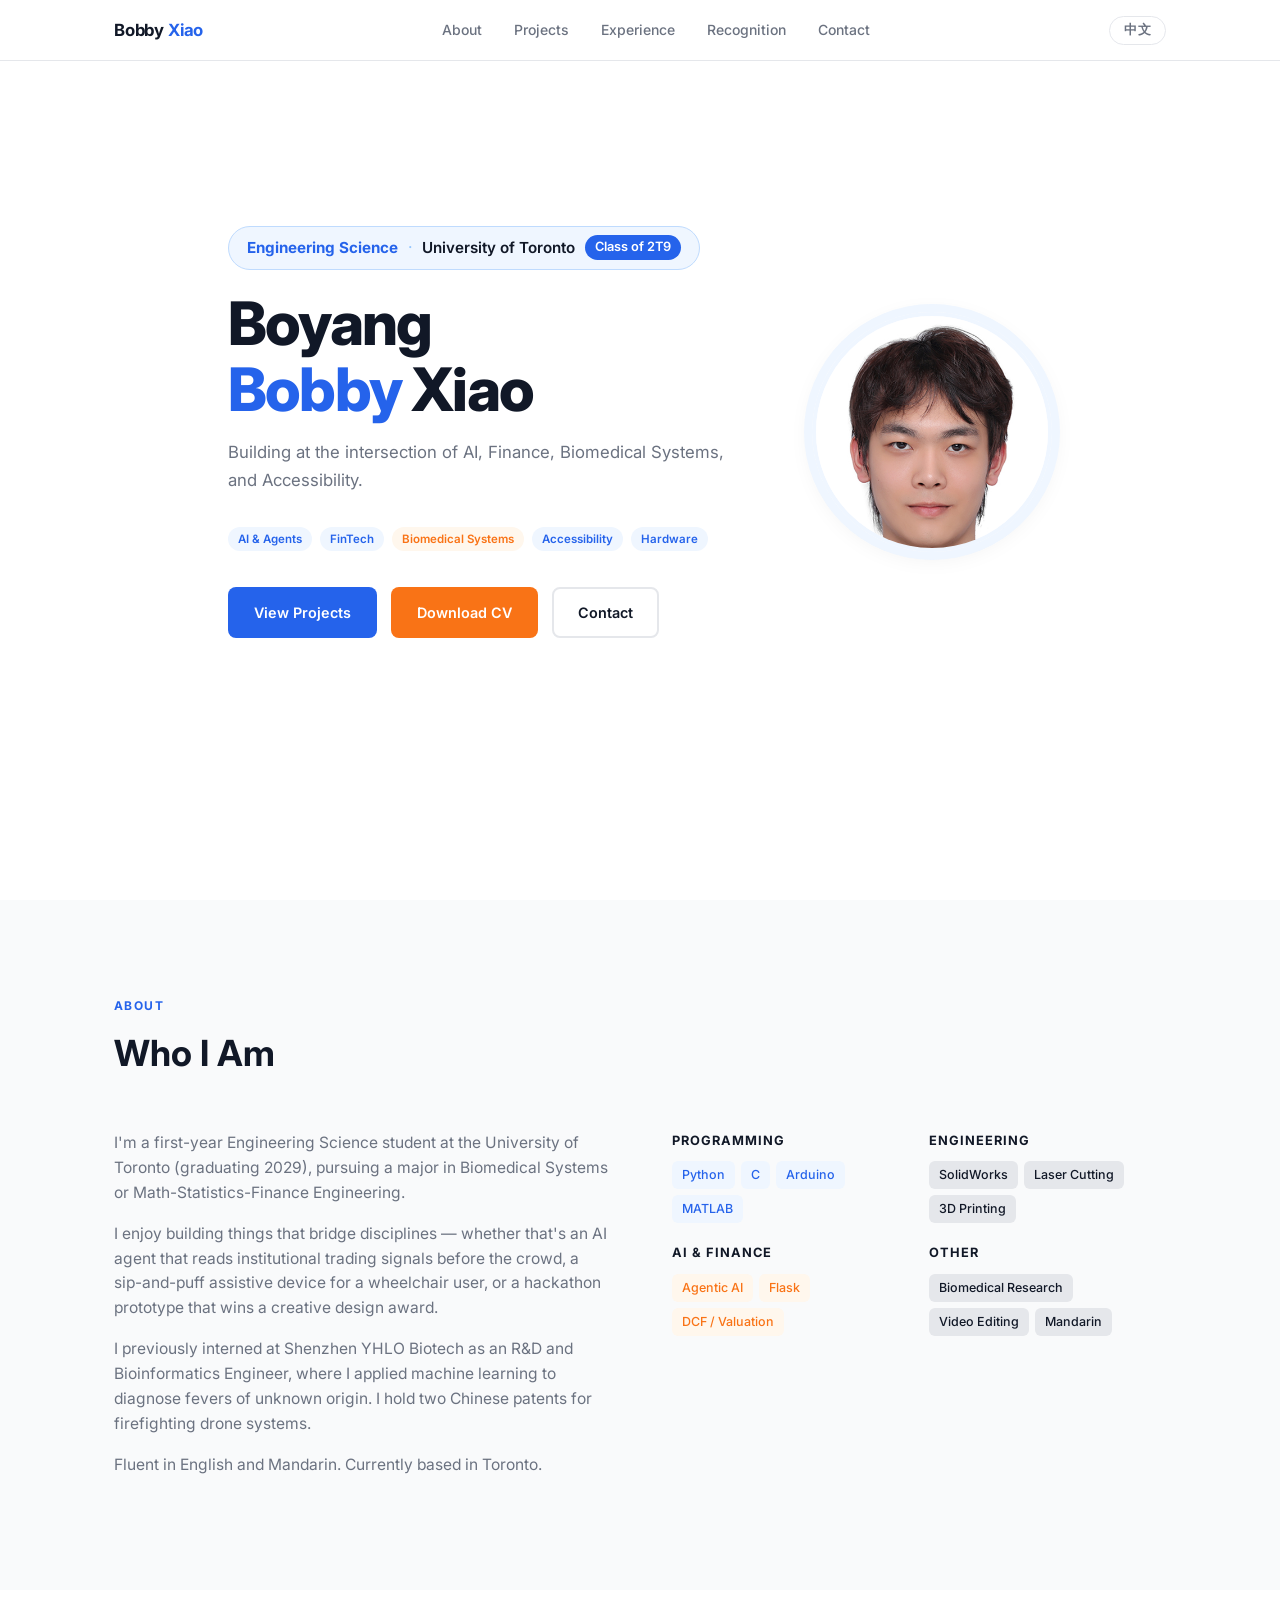
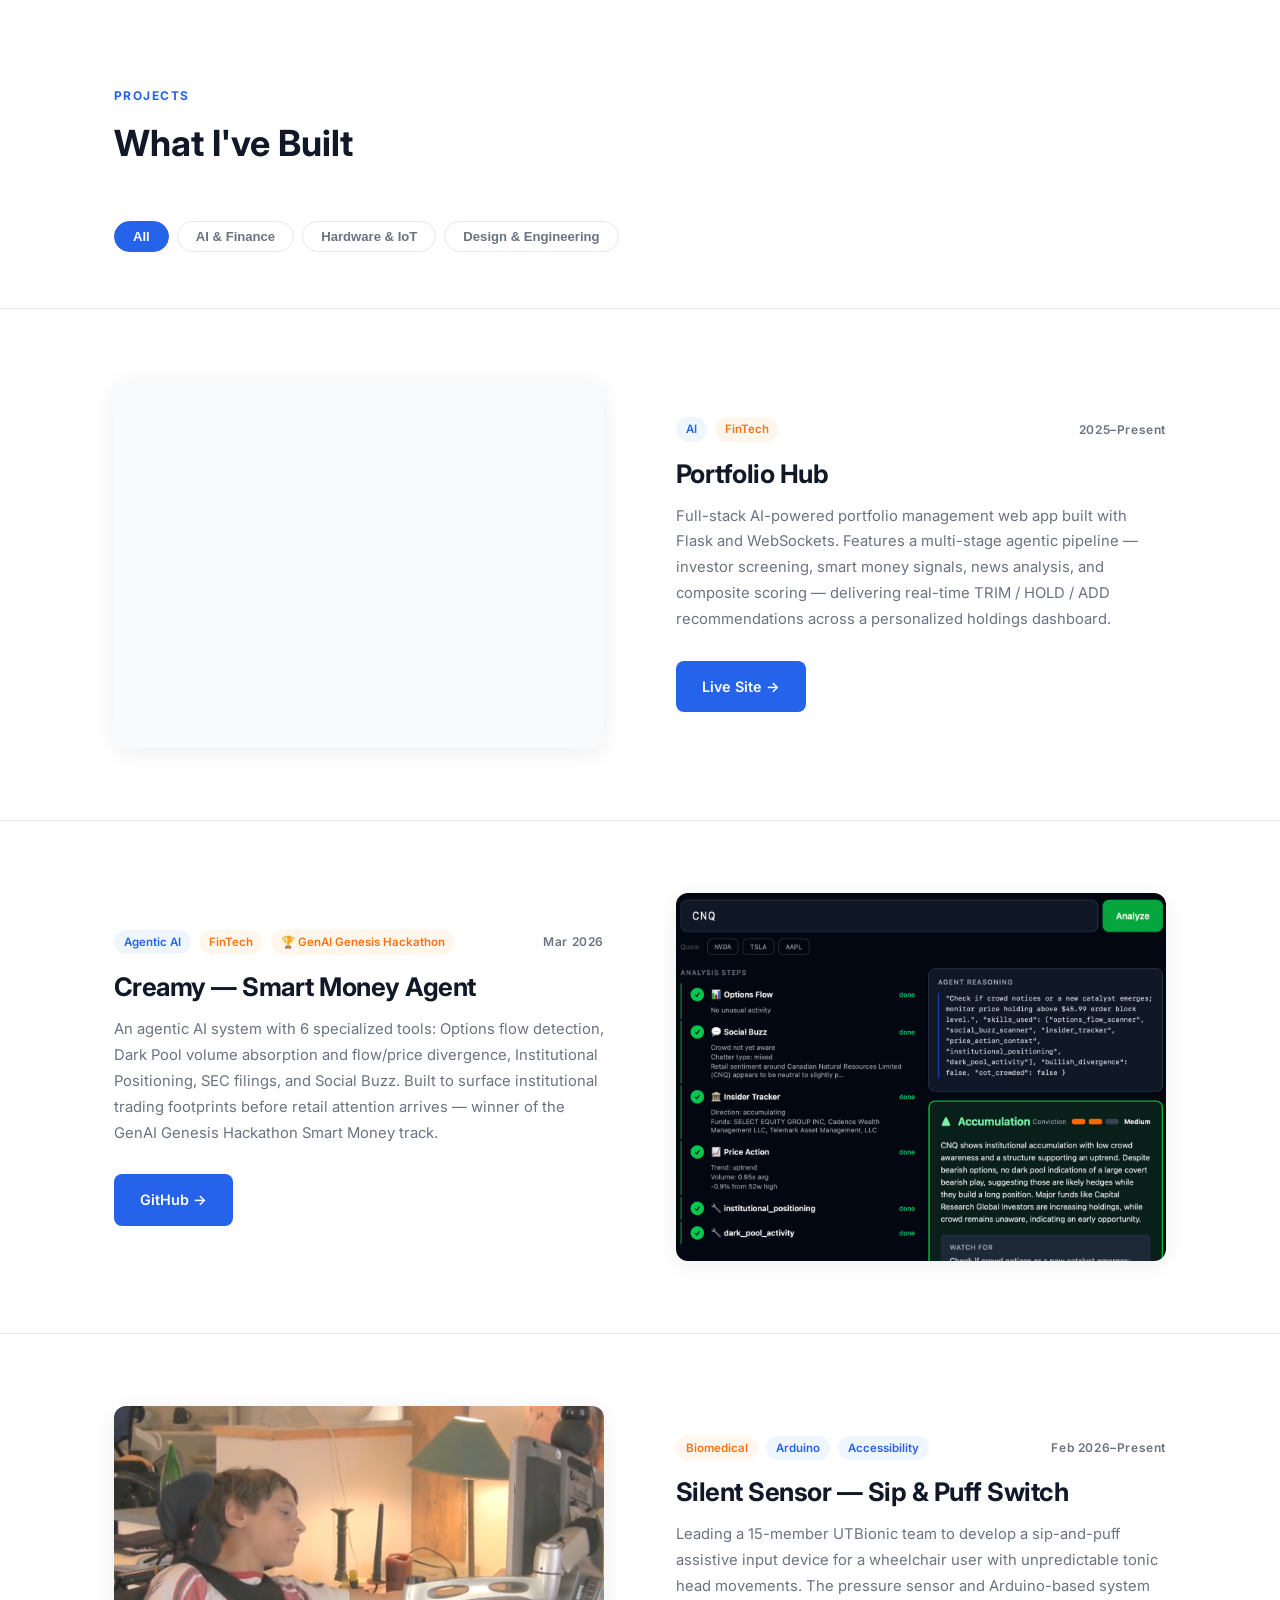
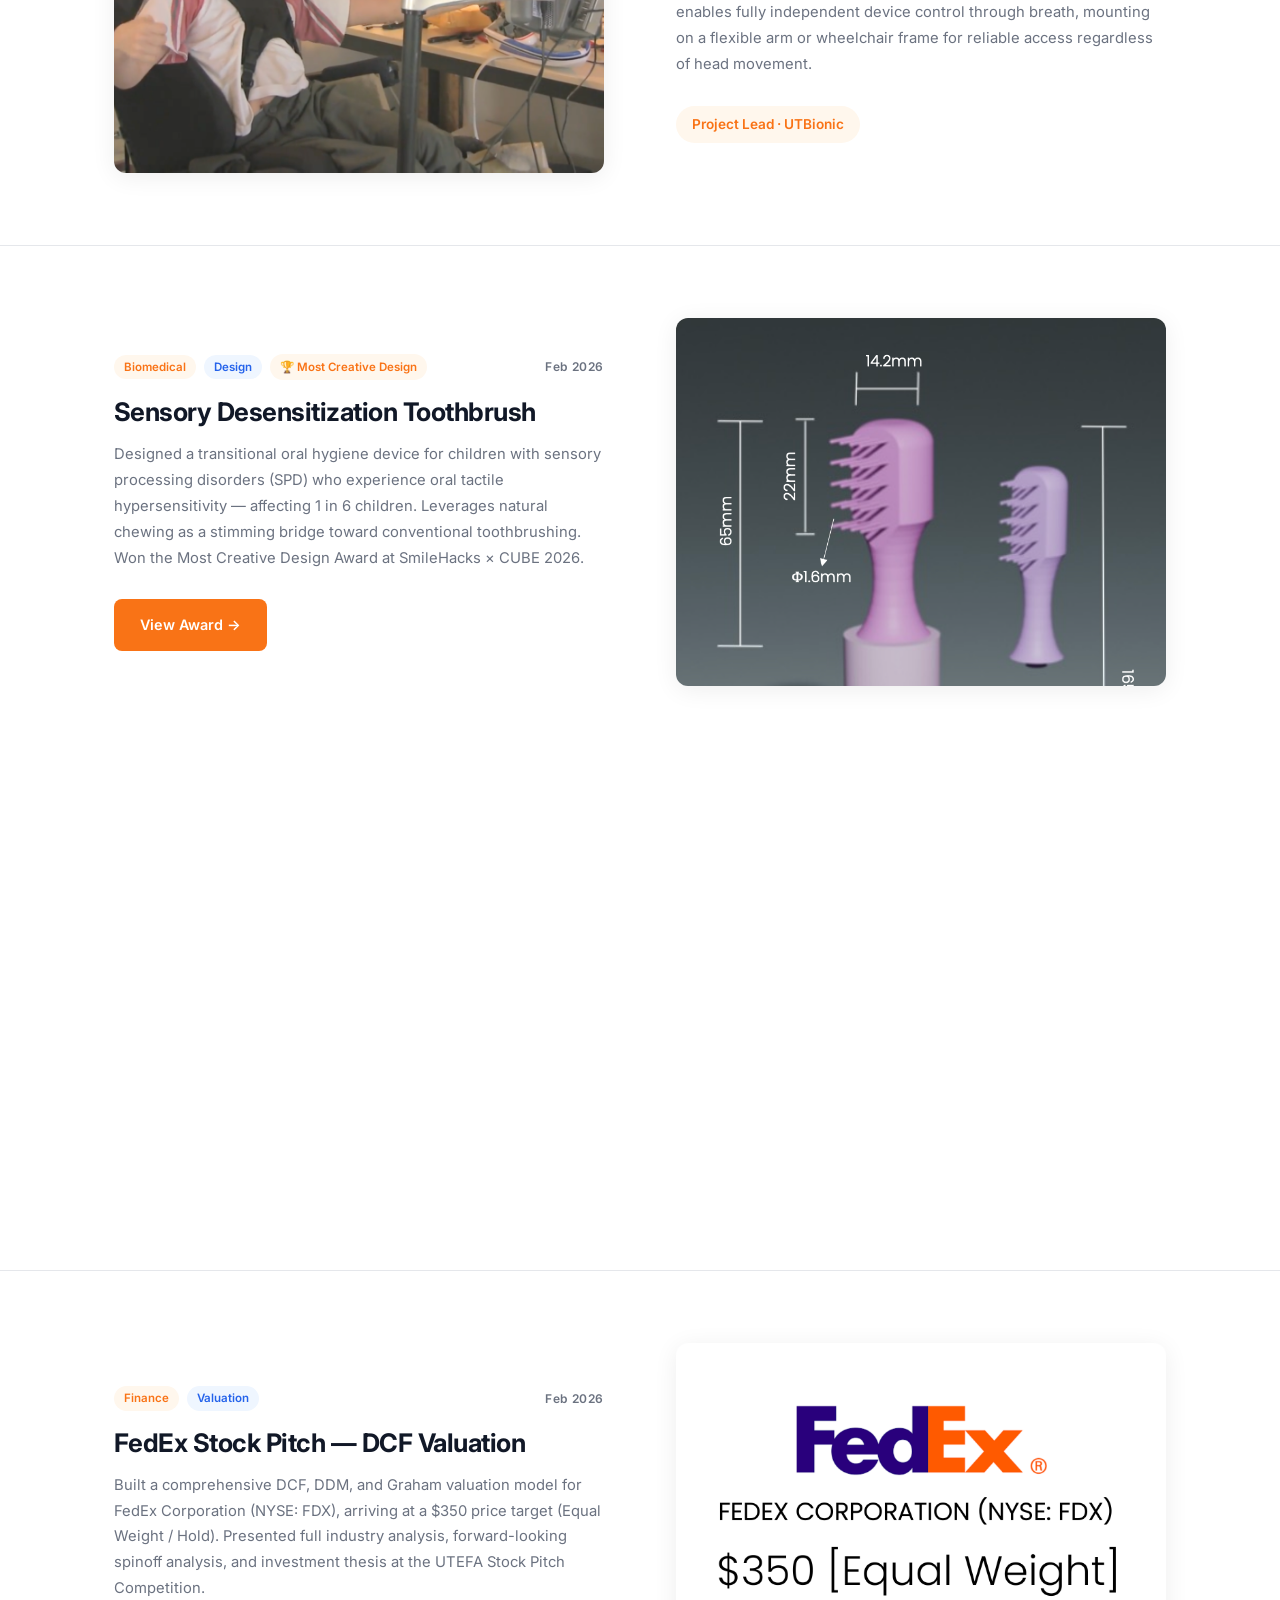
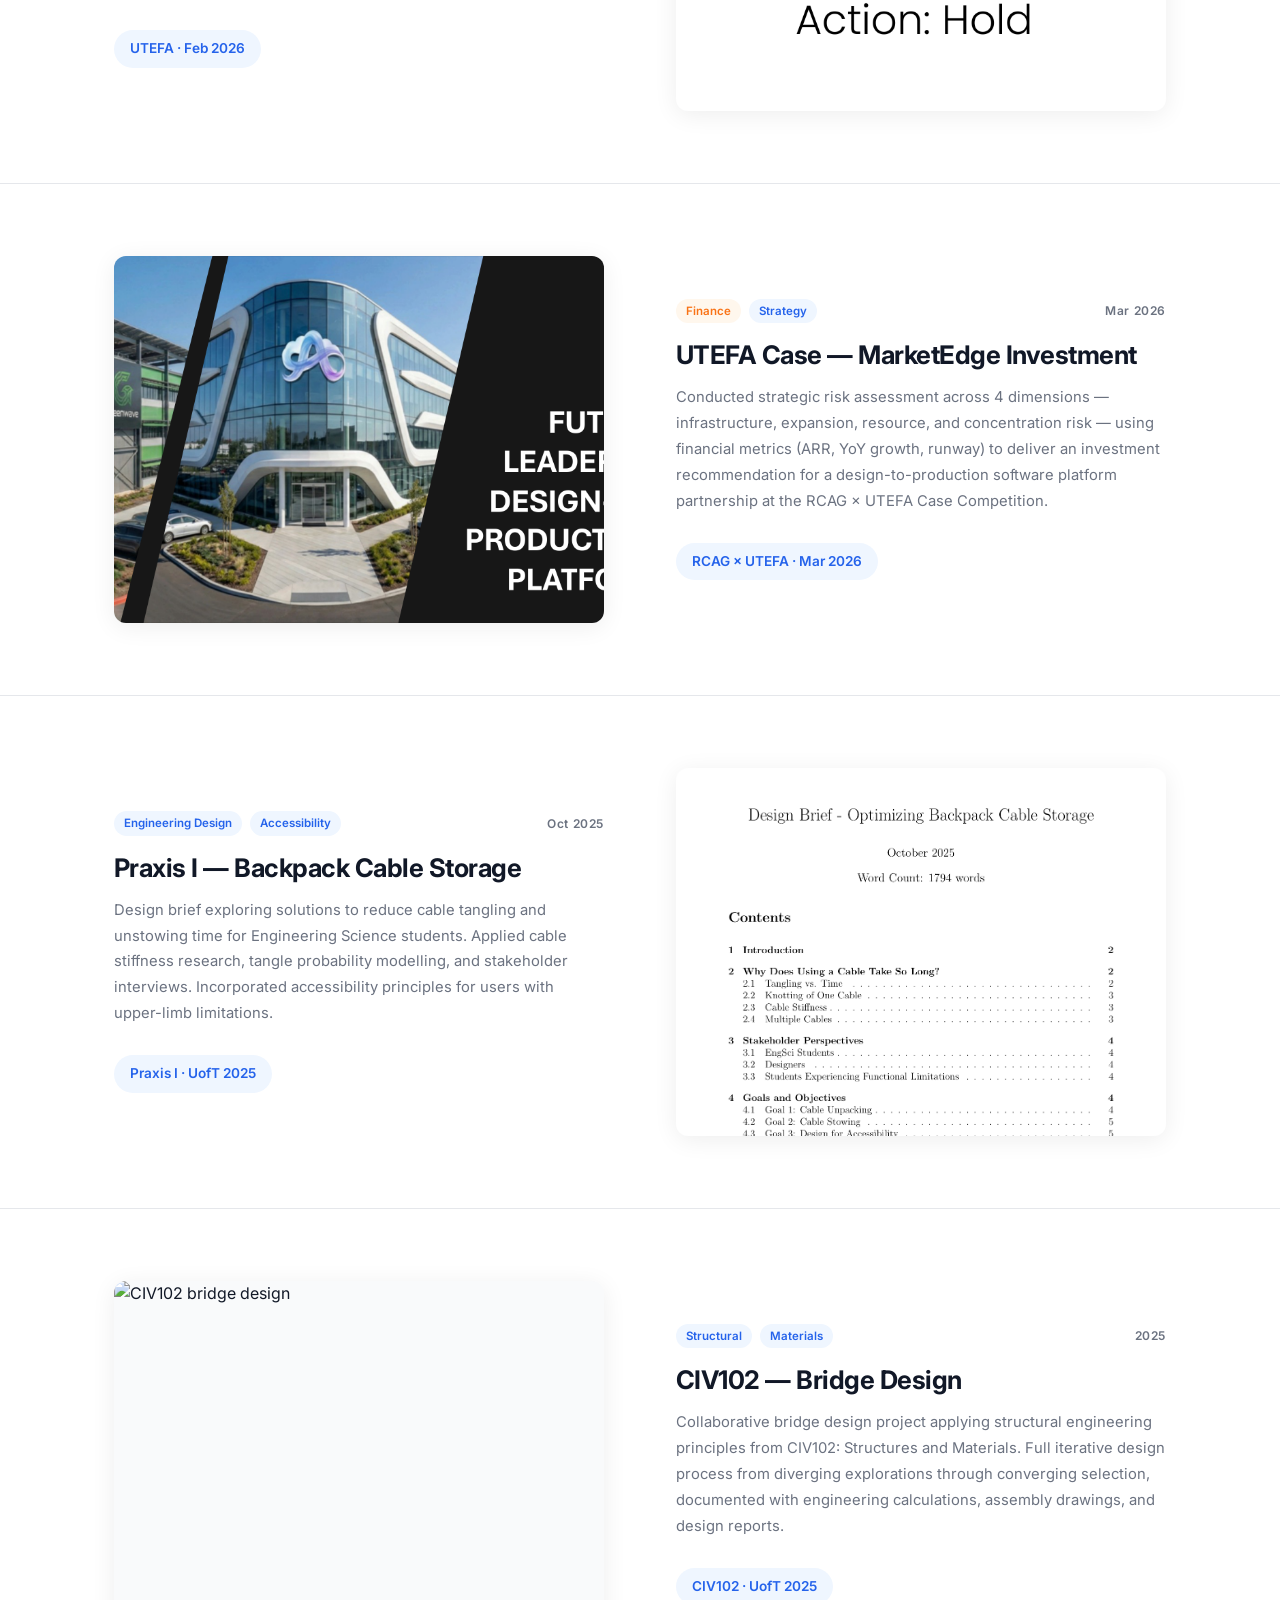
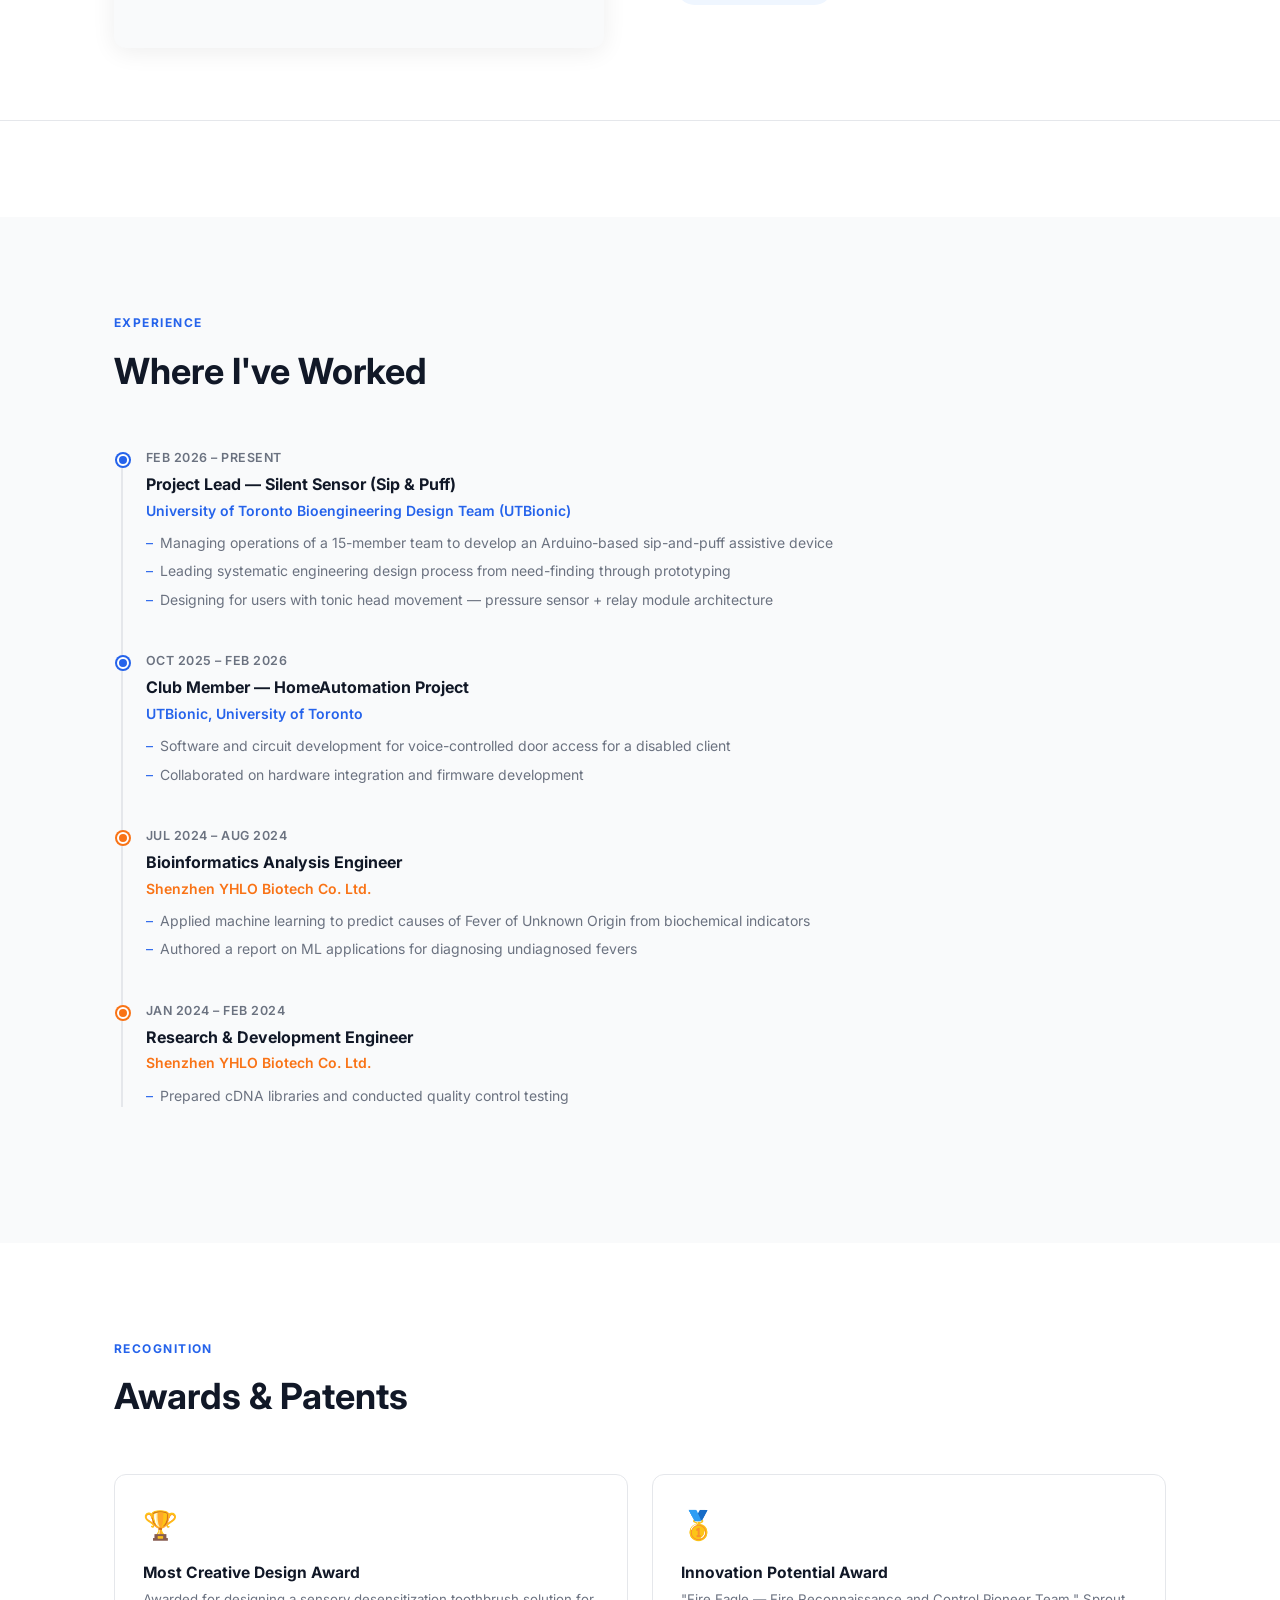
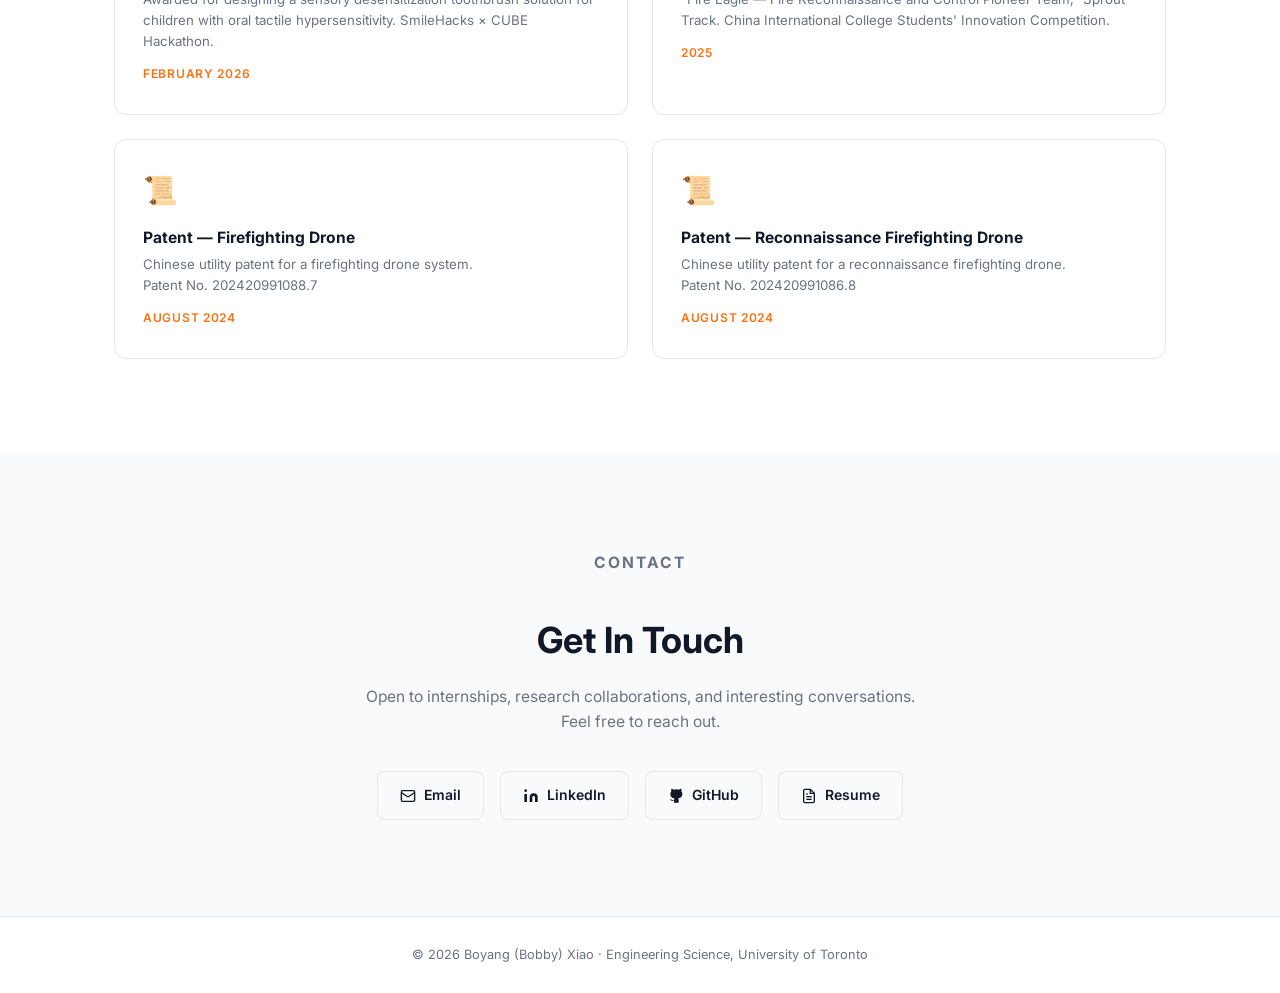
==== index.html @ 2d974523 "Initial portfolio website with EN/ZH language toggle" ====
<!DOCTYPE html>
<html lang="en">
<head>
  <meta charset="UTF-8" />
  <meta name="viewport" content="width=device-width, initial-scale=1.0" />
  <title>Bobby Xiao · Portfolio</title>
  <meta name="description" content="Boyang (Bobby) Xiao — Engineering Science student at UofT. AI, Finance, Biomedical Systems, Accessibility." />
  <link rel="preconnect" href="https://fonts.googleapis.com" />
  <link rel="preconnect" href="https://fonts.gstatic.com" crossorigin />
  <link href="https://fonts.googleapis.com/css2?family=Inter:wght@400;500;600;700;800&display=swap" rel="stylesheet" />
  <link rel="stylesheet" href="css/style.css" />
</head>
<body>

<!-- ===== NAV ===== -->
<nav>
  <div class="nav-inner">
    <a class="nav-logo" href="#hero">Bobby <span>Xiao</span></a>
    <ul class="nav-links">
      <li><a href="#about" data-i18n="nav-about">About</a></li>
      <li><a href="#projects" data-i18n="nav-projects">Projects</a></li>
      <li><a href="#experience" data-i18n="nav-experience">Experience</a></li>
      <li><a href="#recognition" data-i18n="nav-recognition">Recognition</a></li>
      <li><a href="#contact" data-i18n="nav-contact">Contact</a></li>
    </ul>
    <button class="lang-toggle" id="lang-toggle">中文</button>
  </div>
</nav>

<!-- ===== HERO ===== -->
<section id="hero" class="section">
  <div class="container">
    <div class="hero-inner">
      <div class="hero-text">
        <div class="hero-school">
          <span class="hero-school-major" data-i18n="hero-major">Engineering Science</span>
          <span class="hero-school-sep">·</span>
          <span class="hero-school-uni" data-i18n="hero-uni">University of Toronto</span>
          <span class="hero-school-year" data-i18n="hero-year">Class of 2T9</span>
        </div>
        <h1>Boyang<br/><span class="accent">Bobby</span> Xiao</h1>
        <p class="hero-sub" data-i18n="hero-sub">
          Building at the intersection of AI, Finance, Biomedical Systems, and Accessibility.
        </p>
        <div class="hero-tags">
          <span class="tag" data-i18n="tag-ai">AI & Agents</span>
          <span class="tag" data-i18n="tag-fintech">FinTech</span>
          <span class="tag orange" data-i18n="tag-biomedical">Biomedical Systems</span>
          <span class="tag" data-i18n="tag-accessibility">Accessibility</span>
          <span class="tag" data-i18n="tag-hardware">Hardware</span>
        </div>
        <div class="hero-cta">
          <a class="btn btn-primary" href="#projects" data-i18n="btn-view-projects">View Projects</a>
          <a class="btn btn-orange" href="assets/Bobby_Xiao_CV.pdf" target="_blank" data-i18n="btn-download-cv">Download CV</a>
          <a class="btn btn-secondary" href="#contact" data-i18n="btn-contact">Contact</a>
        </div>
      </div>
      <img class="hero-photo" src="assets/photo.jpg" alt="Bobby Xiao" />
    </div>
  </div>
</section>

<!-- ===== ABOUT ===== -->
<section id="about" class="section section-alt">
  <div class="container">
    <p class="section-label fade-up" data-i18n="about-label">About</p>
    <h2 class="section-title fade-up" data-i18n="about-title">Who I Am</h2>
    <div class="about-grid">
      <div class="about-text fade-up">
        <p data-i18n="about-p1">
          I'm a first-year Engineering Science student at the University of Toronto (graduating 2029),
          pursuing a major in Biomedical Systems or Math-Statistics-Finance Engineering.
        </p>
        <p data-i18n="about-p2">
          I enjoy building things that bridge disciplines — whether that's an AI agent that reads institutional
          trading signals before the crowd, a sip-and-puff assistive device for a wheelchair user, or a
          hackathon prototype that wins a creative design award.
        </p>
        <p data-i18n="about-p3">
          I previously interned at Shenzhen YHLO Biotech as an R&D and Bioinformatics Engineer, where I applied
          machine learning to diagnose fevers of unknown origin. I hold two Chinese patents for firefighting drone systems.
        </p>
        <p data-i18n="about-p4">
          Fluent in English and Mandarin. Currently based in Toronto.
        </p>
      </div>
      <div class="skills-grid fade-up">
        <div class="skill-group">
          <h4 data-i18n="skill-prog">Programming</h4>
          <div class="skill-chips">
            <span class="chip blue">Python</span>
            <span class="chip blue">C</span>
            <span class="chip blue">Arduino</span>
            <span class="chip blue">MATLAB</span>
          </div>
        </div>
        <div class="skill-group">
          <h4 data-i18n="skill-eng">Engineering</h4>
          <div class="skill-chips">
            <span class="chip">SolidWorks</span>
            <span class="chip">Laser Cutting</span>
            <span class="chip">3D Printing</span>
          </div>
        </div>
        <div class="skill-group">
          <h4 data-i18n="skill-ai">AI & Finance</h4>
          <div class="skill-chips">
            <span class="chip orange">Agentic AI</span>
            <span class="chip orange">Flask</span>
            <span class="chip orange">DCF / Valuation</span>
          </div>
        </div>
        <div class="skill-group">
          <h4 data-i18n="skill-other">Other</h4>
          <div class="skill-chips">
            <span class="chip">Biomedical Research</span>
            <span class="chip">Video Editing</span>
            <span class="chip">Mandarin</span>
          </div>
        </div>
      </div>
    </div>
  </div>
</section>

<!-- ===== PROJECTS ===== -->
<section id="projects" class="section">
  <div class="container">
    <p class="section-label fade-up" data-i18n="proj-label">Projects</p>
    <h2 class="section-title fade-up" data-i18n="proj-title">What I've Built</h2>

    <div class="filter-bar fade-up">
      <button class="filter-btn active" data-filter="all" data-i18n="filter-all">All</button>
      <button class="filter-btn" data-filter="ai-finance" data-i18n="filter-ai">AI & Finance</button>
      <button class="filter-btn" data-filter="hardware" data-i18n="filter-hw">Hardware & IoT</button>
      <button class="filter-btn" data-filter="design" data-i18n="filter-design">Design & Engineering</button>
    </div>
  </div>

  <!-- 1. Portfolio Hub -->
  <div class="project-row fade-up" data-category="ai-finance">
    <div class="container">
      <div class="project-row-inner">
        <div class="project-row-img">
          <div class="proj-img-wrap proj-iframe-wrap">
            <iframe
              src="https://portfolio-hub.net"
              title="Portfolio Hub live site"
              scrolling="yes"
              loading="lazy"
            ></iframe>
          </div>
        </div>
        <div class="project-row-text">
          <div class="proj-meta">
            <span class="tag">AI</span>
            <span class="tag orange">FinTech</span>
            <span class="proj-year">2025–Present</span>
          </div>
          <h3 data-i18n="p1-title">Portfolio Hub</h3>
          <p data-i18n="p1-desc">Full-stack AI-powered portfolio management web app built with Flask and WebSockets. Features a multi-stage agentic pipeline — investor screening, smart money signals, news analysis, and composite scoring — delivering real-time TRIM / HOLD / ADD recommendations across a personalized holdings dashboard.</p>
          <div class="proj-links">
            <a class="btn btn-primary" href="https://portfolio-hub.net" target="_blank" data-i18n="p1-btn">Live Site →</a>
          </div>
        </div>
      </div>
    </div>
  </div>

  <!-- 2. Creamy Smart Money -->
  <div class="project-row project-row-alt fade-up" data-category="ai-finance">
    <div class="container">
      <div class="project-row-inner">
        <div class="project-row-img">
          <div class="proj-img-wrap">
            <img src="assets/smart_money.png" alt="Smart Money Agent deck" />
          </div>
        </div>
        <div class="project-row-text">
          <div class="proj-meta">
            <span class="tag">Agentic AI</span>
            <span class="tag orange">FinTech</span>
            <span class="award-badge">🏆 GenAI Genesis Hackathon</span>
            <span class="proj-year" data-i18n="p2-year">Mar 2026</span>
          </div>
          <h3 data-i18n="p2-title">Creamy — Smart Money Agent</h3>
          <p data-i18n="p2-desc">An agentic AI system with 6 specialized tools: Options flow detection, Dark Pool volume absorption and flow/price divergence, Institutional Positioning, SEC filings, and Social Buzz. Built to surface institutional trading footprints before retail attention arrives — winner of the GenAI Genesis Hackathon Smart Money track.</p>
          <div class="proj-links">
            <a class="btn btn-primary" href="https://github.com/xxyi3924-max/Creamy-Smart_Money_Track_Agent" target="_blank" data-i18n="p2-btn">GitHub →</a>
          </div>
        </div>
      </div>
    </div>
  </div>

  <!-- 3. Silent Sensor -->
  <div class="project-row fade-up" data-category="hardware">
    <div class="container">
      <div class="project-row-inner">
        <div class="project-row-img">
          <div class="proj-img-wrap">
            <img src="assets/silent.png" alt="Silent Sensor research" />
          </div>
        </div>
        <div class="project-row-text">
          <div class="proj-meta">
            <span class="tag orange">Biomedical</span>
            <span class="tag">Arduino</span>
            <span class="tag">Accessibility</span>
            <span class="proj-year" data-i18n="p3-year">Feb 2026–Present</span>
          </div>
          <h3 data-i18n="p3-title">Silent Sensor — Sip & Puff Switch</h3>
          <p data-i18n="p3-desc">Leading a 15-member UTBionic team to develop a sip-and-puff assistive input device for a wheelchair user with unpredictable tonic head movements. The pressure sensor and Arduino-based system enables fully independent device control through breath, mounting on a flexible arm or wheelchair frame for reliable access regardless of head movement.</p>
          <div class="proj-links">
            <span class="tag orange" style="padding:8px 16px;font-size:0.85rem;" data-i18n="p3-tag">Project Lead · UTBionic</span>
          </div>
        </div>
      </div>
    </div>
  </div>

  <!-- 4. Smile Hackathon -->
  <div class="project-row project-row-alt fade-up" data-category="design">
    <div class="container">
      <div class="project-row-inner">
        <div class="project-row-img">
          <div class="proj-img-wrap">
            <img src="assets/smile.png" alt="Smile Hackathon presentation" />
          </div>
        </div>
        <div class="project-row-text">
          <div class="proj-meta">
            <span class="tag orange">Biomedical</span>
            <span class="tag">Design</span>
            <span class="award-badge">🏆 Most Creative Design</span>
            <span class="proj-year" data-i18n="p4-year">Feb 2026</span>
          </div>
          <h3 data-i18n="p4-title">Sensory Desensitization Toothbrush</h3>
          <p data-i18n="p4-desc">Designed a transitional oral hygiene device for children with sensory processing disorders (SPD) who experience oral tactile hypersensitivity — affecting 1 in 6 children. Leverages natural chewing as a stimming bridge toward conventional toothbrushing. Won the Most Creative Design Award at SmileHacks × CUBE 2026.</p>
          <div class="proj-links">
            <a class="btn btn-orange" href="#recognition" data-i18n="p4-btn">View Award →</a>
          </div>
        </div>
      </div>
    </div>
  </div>

  <!-- 5. Home Automation -->
  <div class="project-row fade-up" data-category="hardware">
    <div class="container">
      <div class="project-row-inner">
        <div class="project-row-img">
          <div class="proj-img-wrap">
            <img src="assets/homeauto.png" alt="HomeAutomation circuit" />
          </div>
        </div>
        <div class="project-row-text">
          <div class="proj-meta">
            <span class="tag">IoT</span>
            <span class="tag">Arduino / ESP32</span>
            <span class="proj-year" data-i18n="p5-year">Oct 2025</span>
          </div>
          <h3 data-i18n="p5-title">HomeAutomation — Voice Door Control</h3>
          <p data-i18n="p5-desc">IoT project enabling a disabled client to open their front door using voice commands. Developed software and circuits integrating an ESP32 microcontroller, motor driver, and linear actuator, with GPIO-controlled relay logic for door mechanism actuation.</p>
          <div class="proj-links">
            <span class="tag" style="padding:8px 16px;font-size:0.85rem;" data-i18n="p5-tag">Team Member · UTBionic</span>
          </div>
        </div>
      </div>
    </div>
  </div>

  <!-- 6. UTEFA Stock Pitch -->
  <div class="project-row project-row-alt fade-up" data-category="ai-finance">
    <div class="container">
      <div class="project-row-inner">
        <div class="project-row-img">
          <div class="proj-img-wrap">
            <img src="assets/stock_pitch.png" alt="FedEx stock pitch" />
          </div>
        </div>
        <div class="project-row-text">
          <div class="proj-meta">
            <span class="tag orange">Finance</span>
            <span class="tag">Valuation</span>
            <span class="proj-year" data-i18n="p6-year">Feb 2026</span>
          </div>
          <h3 data-i18n="p6-title">FedEx Stock Pitch — DCF Valuation</h3>
          <p data-i18n="p6-desc">Built a comprehensive DCF, DDM, and Graham valuation model for FedEx Corporation (NYSE: FDX), arriving at a $350 price target (Equal Weight / Hold). Presented full industry analysis, forward-looking spinoff analysis, and investment thesis at the UTEFA Stock Pitch Competition.</p>
          <div class="proj-links">
            <span class="tag" style="padding:8px 16px;font-size:0.85rem;" data-i18n="p6-tag">UTEFA · Feb 2026</span>
          </div>
        </div>
      </div>
    </div>
  </div>

  <!-- 7. UTEFA Case -->
  <div class="project-row fade-up" data-category="ai-finance">
    <div class="container">
      <div class="project-row-inner">
        <div class="project-row-img">
          <div class="proj-img-wrap">
            <img src="assets/case_comp.png" alt="UTEFA case competition" />
          </div>
        </div>
        <div class="project-row-text">
          <div class="proj-meta">
            <span class="tag orange">Finance</span>
            <span class="tag">Strategy</span>
            <span class="proj-year" data-i18n="p7-year">Mar 2026</span>
          </div>
          <h3 data-i18n="p7-title">UTEFA Case — MarketEdge Investment</h3>
          <p data-i18n="p7-desc">Conducted strategic risk assessment across 4 dimensions — infrastructure, expansion, resource, and concentration risk — using financial metrics (ARR, YoY growth, runway) to deliver an investment recommendation for a design-to-production software platform partnership at the RCAG × UTEFA Case Competition.</p>
          <div class="proj-links">
            <span class="tag" style="padding:8px 16px;font-size:0.85rem;" data-i18n="p7-tag">RCAG × UTEFA · Mar 2026</span>
          </div>
        </div>
      </div>
    </div>
  </div>

  <!-- 8. Praxis I -->
  <div class="project-row project-row-alt fade-up" data-category="design">
    <div class="container">
      <div class="project-row-inner">
        <div class="project-row-img">
          <div class="proj-img-wrap">
            <img src="assets/praxis1.png" alt="Praxis I design brief" />
          </div>
        </div>
        <div class="project-row-text">
          <div class="proj-meta">
            <span class="tag">Engineering Design</span>
            <span class="tag">Accessibility</span>
            <span class="proj-year" data-i18n="p8-year">Oct 2025</span>
          </div>
          <h3 data-i18n="p8-title">Praxis I — Backpack Cable Storage</h3>
          <p data-i18n="p8-desc">Design brief exploring solutions to reduce cable tangling and unstowing time for Engineering Science students. Applied cable stiffness research, tangle probability modelling, and stakeholder interviews. Incorporated accessibility principles for users with upper-limb limitations.</p>
          <div class="proj-links">
            <span class="tag" style="padding:8px 16px;font-size:0.85rem;" data-i18n="p8-tag">Praxis I · UofT 2025</span>
          </div>
        </div>
      </div>
    </div>
  </div>

  <!-- 9. Praxis II / Bridge -->
  <div class="project-row fade-up" data-category="design">
    <div class="container">
      <div class="project-row-inner">
        <div class="project-row-img">
          <div class="proj-img-wrap">
            <img src="assets/bridge_photo.jpg" alt="CIV102 bridge design" />
          </div>
        </div>
        <div class="project-row-text">
          <div class="proj-meta">
            <span class="tag">Structural</span>
            <span class="tag">Materials</span>
            <span class="proj-year" data-i18n="p9-year">2025</span>
          </div>
          <h3 data-i18n="p9-title">CIV102 — Bridge Design</h3>
          <p data-i18n="p9-desc">Collaborative bridge design project applying structural engineering principles from CIV102: Structures and Materials. Full iterative design process from diverging explorations through converging selection, documented with engineering calculations, assembly drawings, and design reports.</p>
          <div class="proj-links">
            <span class="tag" style="padding:8px 16px;font-size:0.85rem;" data-i18n="p9-tag">CIV102 · UofT 2025</span>
          </div>
        </div>
      </div>
    </div>
  </div>

</section>

<!-- ===== EXPERIENCE ===== -->
<section id="experience" class="section section-alt">
  <div class="container">
    <p class="section-label fade-up" data-i18n="exp-label">Experience</p>
    <h2 class="section-title fade-up" data-i18n="exp-title">Where I've Worked</h2>
    <div class="timeline">

      <div class="timeline-item fade-up">
        <p class="timeline-date" data-i18n="exp1-date">FEB 2026 – PRESENT</p>
        <h3 data-i18n="exp1-title">Project Lead — Silent Sensor (Sip & Puff)</h3>
        <p class="org" data-i18n="exp1-org">University of Toronto Bioengineering Design Team (UTBionic)</p>
        <ul>
          <li data-i18n="exp1-li1">Managing operations of a 15-member team to develop an Arduino-based sip-and-puff assistive device</li>
          <li data-i18n="exp1-li2">Leading systematic engineering design process from need-finding through prototyping</li>
          <li data-i18n="exp1-li3">Designing for users with tonic head movement — pressure sensor + relay module architecture</li>
        </ul>
      </div>

      <div class="timeline-item fade-up">
        <p class="timeline-date" data-i18n="exp2-date">OCT 2025 – FEB 2026</p>
        <h3 data-i18n="exp2-title">Club Member — HomeAutomation Project</h3>
        <p class="org" data-i18n="exp2-org">UTBionic, University of Toronto</p>
        <ul>
          <li data-i18n="exp2-li1">Software and circuit development for voice-controlled door access for a disabled client</li>
          <li data-i18n="exp2-li2">Collaborated on hardware integration and firmware development</li>
        </ul>
      </div>

      <div class="timeline-item orange-dot fade-up">
        <p class="timeline-date" data-i18n="exp3-date">JUL 2024 – AUG 2024</p>
        <h3 data-i18n="exp3-title">Bioinformatics Analysis Engineer</h3>
        <p class="org" style="color: var(--orange);" data-i18n="exp3-org">Shenzhen YHLO Biotech Co. Ltd.</p>
        <ul>
          <li data-i18n="exp3-li1">Applied machine learning to predict causes of Fever of Unknown Origin from biochemical indicators</li>
          <li data-i18n="exp3-li2">Authored a report on ML applications for diagnosing undiagnosed fevers</li>
        </ul>
      </div>

      <div class="timeline-item orange-dot fade-up">
        <p class="timeline-date" data-i18n="exp4-date">JAN 2024 – FEB 2024</p>
        <h3 data-i18n="exp4-title">Research & Development Engineer</h3>
        <p class="org" style="color: var(--orange);" data-i18n="exp4-org">Shenzhen YHLO Biotech Co. Ltd.</p>
        <ul>
          <li data-i18n="exp4-li1">Prepared cDNA libraries and conducted quality control testing</li>
        </ul>
      </div>

    </div>
  </div>
</section>

<!-- ===== RECOGNITION ===== -->
<section id="recognition" class="section">
  <div class="container">
    <p class="section-label fade-up" data-i18n="recog-label">Recognition</p>
    <h2 class="section-title fade-up" data-i18n="recog-title">Awards & Patents</h2>
    <div class="recognition-grid">

      <div class="recog-card fade-up">
        <div class="recog-icon">🏆</div>
        <h3 data-i18n="recog1-title">Most Creative Design Award</h3>
        <p data-i18n="recog1-desc">
          Awarded for designing a sensory desensitization toothbrush solution for children with oral
          tactile hypersensitivity. SmileHacks × CUBE Hackathon.
        </p>
        <span class="date" data-i18n="recog1-date">FEBRUARY 2026</span>
      </div>

      <div class="recog-card fade-up">
        <div class="recog-icon">🥇</div>
        <h3 data-i18n="recog2-title">Innovation Potential Award</h3>
        <p data-i18n="recog2-desc">
          "Fire Eagle — Fire Reconnaissance and Control Pioneer Team," Sprout Track.
          China International College Students' Innovation Competition.
        </p>
        <span class="date" data-i18n="recog2-date">2025</span>
      </div>

      <div class="recog-card fade-up">
        <div class="recog-icon">📜</div>
        <h3 data-i18n="recog3-title">Patent — Firefighting Drone</h3>
        <p data-i18n="recog3-desc">
          Chinese utility patent for a firefighting drone system.<br/>
          Patent No. 202420991088.7
        </p>
        <span class="date" data-i18n="recog3-date">AUGUST 2024</span>
      </div>

      <div class="recog-card fade-up">
        <div class="recog-icon">📜</div>
        <h3 data-i18n="recog4-title">Patent — Reconnaissance Firefighting Drone</h3>
        <p data-i18n="recog4-desc">
          Chinese utility patent for a reconnaissance firefighting drone.<br/>
          Patent No. 202420991086.8
        </p>
        <span class="date" data-i18n="recog4-date">AUGUST 2024</span>
      </div>

    </div>
  </div>
</section>

<!-- ===== CONTACT ===== -->
<section id="contact" class="section section-alt">
  <div class="container">
    <div class="contact-inner fade-up">
      <p class="section-label" style="text-align:center;" data-i18n="contact-label">Contact</p>
      <h2 class="section-title" style="text-align:center; margin-bottom:16px;" data-i18n="contact-title">Get In Touch</h2>
      <p data-i18n="contact-desc">
        Open to internships, research collaborations, and interesting conversations.
        Feel free to reach out.
      </p>
      <div class="contact-links">
        <a class="contact-link" href="mailto:bobby.xiao@mail.utoronto.ca">
          <svg width="16" height="16" fill="none" stroke="currentColor" stroke-width="2" viewBox="0 0 24 24"><rect x="2" y="4" width="20" height="16" rx="2"/><path d="m22 7-8.97 5.7a1.94 1.94 0 0 1-2.06 0L2 7"/></svg>
          <span data-i18n="contact-email">Email</span>
        </a>
        <a class="contact-link" href="https://www.linkedin.com/in/boyang-xiao-bb7a53383" target="_blank">
          <svg width="16" height="16" fill="currentColor" viewBox="0 0 24 24"><path d="M16 8a6 6 0 0 1 6 6v7h-4v-7a2 2 0 0 0-2-2 2 2 0 0 0-2 2v7h-4v-7a6 6 0 0 1 6-6z"/><rect x="2" y="9" width="4" height="12"/><circle cx="4" cy="4" r="2"/></svg>
          <span data-i18n="contact-linkedin">LinkedIn</span>
        </a>
        <a class="contact-link" href="https://github.com/xxyi3924-max" target="_blank">
          <svg width="16" height="16" fill="currentColor" viewBox="0 0 24 24"><path d="M9 19c-5 1.5-5-2.5-7-3m14 6v-3.87a3.37 3.37 0 0 0-.94-2.61c3.14-.35 6.44-1.54 6.44-7A5.44 5.44 0 0 0 20 4.77 5.07 5.07 0 0 0 19.91 1S18.73.65 16 2.48a13.38 13.38 0 0 0-7 0C6.27.65 5.09 1 5.09 1A5.07 5.07 0 0 0 5 4.77a5.44 5.44 0 0 0-1.5 3.78c0 5.42 3.3 6.61 6.44 7A3.37 3.37 0 0 0 9 18.13V22"/></svg>
          <span data-i18n="contact-github">GitHub</span>
        </a>
        <a class="contact-link" href="assets/Bobby_Xiao_CV.pdf" target="_blank">
          <svg width="16" height="16" fill="none" stroke="currentColor" stroke-width="2" viewBox="0 0 24 24"><path d="M14 2H6a2 2 0 0 0-2 2v16a2 2 0 0 0 2 2h12a2 2 0 0 0 2-2V8z"/><polyline points="14 2 14 8 20 8"/><line x1="16" y1="13" x2="8" y2="13"/><line x1="16" y1="17" x2="8" y2="17"/><polyline points="10 9 9 9 8 9"/></svg>
          <span data-i18n="contact-resume">Resume</span>
        </a>
      </div>
    </div>
  </div>
</section>

<!-- ===== FOOTER ===== -->
<footer>
  <p data-i18n="footer-text">© 2026 Boyang (Bobby) Xiao · Engineering Science, University of Toronto</p>
</footer>

<script src="js/main.js"></script>
</body>
</html>
---- css/style.css ----
/* ===== RESET & BASE ===== */
*, *::before, *::after { box-sizing: border-box; margin: 0; padding: 0; }

:root {
  --blue:    #2563EB;
  --blue-lt: #EFF6FF;
  --orange:  #F97316;
  --dark:    #111827;
  --mid:     #6B7280;
  --light:   #F9FAFB;
  --border:  #E5E7EB;
  --white:   #FFFFFF;
  --radius:  12px;
  --shadow:  0 4px 24px rgba(0,0,0,0.07);
  --transition: 0.25s ease;
}

html { scroll-behavior: smooth; font-size: 16px; }

body {
  font-family: 'Inter', -apple-system, BlinkMacSystemFont, 'Segoe UI', sans-serif;
  background: var(--white);
  color: var(--dark);
  line-height: 1.6;
}

a { color: inherit; text-decoration: none; }
img { display: block; max-width: 100%; }

/* ===== UTILITY ===== */
.container { max-width: 1100px; margin: 0 auto; padding: 0 24px; }
.section    { padding: 96px 0; }
.section-alt { background: var(--light); }

.section-label {
  font-size: 0.75rem;
  font-weight: 700;
  letter-spacing: 0.12em;
  text-transform: uppercase;
  color: var(--blue);
  margin-bottom: 10px;
}

.section-title {
  font-size: clamp(1.75rem, 3vw, 2.25rem);
  font-weight: 700;
  color: var(--dark);
  margin-bottom: 48px;
}

.tag {
  display: inline-block;
  font-size: 0.72rem;
  font-weight: 600;
  padding: 3px 10px;
  border-radius: 99px;
  background: var(--blue-lt);
  color: var(--blue);
}
.tag.orange { background: #FFF7ED; color: var(--orange); }

/* ===== FADE-IN ANIMATION ===== */
.fade-up {
  opacity: 0;
  transform: translateY(28px);
  transition: opacity 0.55s ease, transform 0.55s ease;
}
.fade-up.visible { opacity: 1; transform: none; }

/* ===== NAV ===== */
nav {
  position: fixed;
  top: 0; left: 0; right: 0;
  z-index: 100;
  background: rgba(255,255,255,0.92);
  backdrop-filter: blur(12px);
  border-bottom: 1px solid var(--border);
  transition: box-shadow var(--transition);
}
nav.scrolled { box-shadow: 0 2px 16px rgba(0,0,0,0.08); }

.nav-inner {
  display: flex;
  align-items: center;
  justify-content: space-between;
  height: 60px;
  max-width: 1100px;
  margin: 0 auto;
  padding: 0 24px;
}

.nav-logo {
  font-weight: 700;
  font-size: 1.05rem;
  letter-spacing: -0.01em;
  color: var(--dark);
}
.nav-logo span { color: var(--blue); }

.nav-links {
  display: flex;
  gap: 32px;
  list-style: none;
}
.nav-links a {
  font-size: 0.875rem;
  font-weight: 500;
  color: var(--mid);
  transition: color var(--transition);
}
.nav-links a:hover { color: var(--dark); }

.lang-toggle {
  padding: 5px 14px;
  border-radius: 99px;
  border: 1.5px solid var(--border);
  background: transparent;
  font-size: 0.8rem;
  font-weight: 600;
  color: var(--mid);
  cursor: pointer;
  transition: all var(--transition);
  letter-spacing: 0.03em;
  white-space: nowrap;
}
.lang-toggle:hover {
  border-color: var(--blue);
  color: var(--blue);
}

/* ===== HERO ===== */
#hero {
  min-height: 100vh;
  display: flex;
  align-items: center;
  padding-top: 60px;
}

.hero-inner {
  display: grid;
  grid-template-columns: 1fr auto;
  gap: 64px;
  align-items: center;
}

.hero-school {
  display: inline-flex;
  align-items: center;
  gap: 10px;
  background: var(--blue-lt);
  border: 1.5px solid #BFDBFE;
  border-radius: 999px;
  padding: 8px 18px;
  margin-bottom: 20px;
  flex-wrap: wrap;
}
.hero-school-major {
  font-size: 0.95rem;
  font-weight: 700;
  color: var(--blue);
}
.hero-school-sep {
  color: #93C5FD;
  font-weight: 400;
}
.hero-school-uni {
  font-size: 0.95rem;
  font-weight: 600;
  color: var(--dark);
}
.hero-school-year {
  font-size: 0.8rem;
  font-weight: 600;
  color: var(--white);
  background: var(--blue);
  border-radius: 999px;
  padding: 2px 10px;
}

.hero-text h1 {
  font-size: clamp(2.5rem, 5vw, 3.75rem);
  font-weight: 800;
  line-height: 1.1;
  letter-spacing: -0.03em;
  margin-bottom: 8px;
}
.hero-text h1 .accent { color: var(--blue); }

.hero-sub {
  font-size: 1.05rem;
  color: var(--mid);
  margin: 16px 0 32px;
  max-width: 520px;
  line-height: 1.7;
}

.hero-tags {
  display: flex;
  flex-wrap: wrap;
  gap: 8px;
  margin-bottom: 36px;
}

.hero-cta {
  display: flex;
  gap: 14px;
  flex-wrap: wrap;
}

.btn {
  display: inline-flex;
  align-items: center;
  gap: 8px;
  padding: 12px 24px;
  border-radius: 8px;
  font-size: 0.9rem;
  font-weight: 600;
  cursor: pointer;
  transition: all var(--transition);
  border: 2px solid transparent;
}
.btn-primary {
  background: var(--blue);
  color: var(--white);
}
.btn-primary:hover { background: #1D4ED8; transform: translateY(-1px); }

.btn-secondary {
  background: transparent;
  color: var(--dark);
  border-color: var(--border);
}
.btn-secondary:hover { border-color: var(--dark); transform: translateY(-1px); }

.btn-orange {
  background: var(--orange);
  color: var(--white);
}
.btn-orange:hover { background: #EA6C00; transform: translateY(-1px); }

.hero-photo {
  width: 240px;
  height: 240px;
  border-radius: 50%;
  object-fit: cover;
  object-position: center top;
  border: 4px solid var(--blue-lt);
  box-shadow: 0 0 0 8px #EFF6FF, var(--shadow);
  flex-shrink: 0;
}

/* ===== ABOUT ===== */
.about-grid {
  display: grid;
  grid-template-columns: 1fr 1fr;
  gap: 64px;
  align-items: start;
}

.about-text p {
  color: var(--mid);
  margin-bottom: 16px;
  font-size: 0.975rem;
}

.skills-grid {
  display: grid;
  grid-template-columns: 1fr 1fr;
  gap: 20px;
}

.skill-group h4 {
  font-size: 0.8rem;
  font-weight: 700;
  text-transform: uppercase;
  letter-spacing: 0.08em;
  color: var(--dark);
  margin-bottom: 10px;
}

.skill-chips {
  display: flex;
  flex-wrap: wrap;
  gap: 6px;
}

.chip {
  font-size: 0.78rem;
  font-weight: 500;
  padding: 4px 10px;
  border-radius: 6px;
  background: var(--border);
  color: var(--dark);
}
.chip.blue { background: var(--blue-lt); color: var(--blue); }
.chip.orange { background: #FFF7ED; color: var(--orange); }

/* ===== PROJECTS ===== */
.filter-bar {
  display: flex;
  gap: 8px;
  flex-wrap: wrap;
  margin-bottom: 0;
  padding-bottom: 56px;
}

.filter-btn {
  padding: 7px 18px;
  border-radius: 99px;
  border: 1.5px solid var(--border);
  background: transparent;
  font-size: 0.82rem;
  font-weight: 600;
  color: var(--mid);
  cursor: pointer;
  transition: all var(--transition);
}
.filter-btn:hover, .filter-btn.active {
  background: var(--blue);
  border-color: var(--blue);
  color: var(--white);
}

/* ===== PROJECT ROWS ===== */
.project-row {
  padding: 72px 0;
  border-top: 1px solid var(--border);
  transition: opacity 0.3s ease;
}
.project-row.hidden { display: none; }
.project-row:last-child { border-bottom: 1px solid var(--border); }

.project-row-inner {
  display: grid;
  grid-template-columns: 1fr 1fr;
  gap: 72px;
  align-items: center;
}

.project-row-alt .project-row-inner {
  direction: rtl;
}
.project-row-alt .project-row-inner > * {
  direction: ltr;
}

.proj-img-wrap {
  border-radius: var(--radius);
  overflow: hidden;
  background: var(--light);
  aspect-ratio: 4/3;
  display: flex;
  align-items: center;
  justify-content: center;
  box-shadow: var(--shadow);
  transition: transform var(--transition), box-shadow var(--transition);
}
.proj-img-wrap:hover {
  transform: scale(1.015);
  box-shadow: 0 12px 40px rgba(0,0,0,0.12);
}
.proj-img-wrap img {
  width: 100%;
  height: 100%;
  object-fit: cover;
  object-position: top center;
}

.proj-iframe-wrap {
  overflow: hidden;
  position: relative;
}
.proj-iframe-wrap iframe {
  position: absolute;
  top: 0;
  left: 0;
  width: 200%;
  height: 200%;
  border: none;
  transform: scale(0.5);
  transform-origin: top left;
}

.proj-placeholder {
  display: flex;
  flex-direction: column;
  align-items: center;
  gap: 12px;
}
.proj-big-icon { font-size: 3.5rem; }
.proj-placeholder-label {
  font-size: 0.85rem;
  font-weight: 600;
  color: var(--blue);
  letter-spacing: 0.04em;
}

.proj-meta {
  display: flex;
  flex-wrap: wrap;
  align-items: center;
  gap: 8px;
  margin-bottom: 16px;
}
.proj-year {
  font-size: 0.75rem;
  font-weight: 600;
  color: var(--mid);
  margin-left: auto;
  letter-spacing: 0.05em;
}

.project-row-text h3 {
  font-size: clamp(1.25rem, 2.5vw, 1.6rem);
  font-weight: 700;
  line-height: 1.25;
  margin-bottom: 14px;
  letter-spacing: -0.02em;
}

.project-row-text p {
  font-size: 0.925rem;
  color: var(--mid);
  line-height: 1.75;
  margin-bottom: 28px;
}

.proj-links {
  display: flex;
  gap: 12px;
  flex-wrap: wrap;
  align-items: center;
}

.award-badge {
  font-size: 0.72rem;
  font-weight: 600;
  padding: 4px 10px;
  border-radius: 99px;
  background: #FFF7ED;
  color: var(--orange);
  display: inline-flex;
  align-items: center;
  gap: 4px;
}

/* ===== EXPERIENCE ===== */
.timeline { position: relative; padding-left: 32px; }
.timeline::before {
  content: '';
  position: absolute;
  left: 7px;
  top: 6px;
  bottom: 0;
  width: 2px;
  background: var(--border);
}

.timeline-item {
  position: relative;
  margin-bottom: 40px;
}
.timeline-item::before {
  content: '';
  position: absolute;
  left: -29px;
  top: 6px;
  width: 12px;
  height: 12px;
  border-radius: 50%;
  background: var(--blue);
  border: 2px solid var(--white);
  box-shadow: 0 0 0 2px var(--blue);
}
.timeline-item.orange-dot::before { background: var(--orange); box-shadow: 0 0 0 2px var(--orange); }

.timeline-date {
  font-size: 0.78rem;
  font-weight: 600;
  color: var(--mid);
  margin-bottom: 4px;
  letter-spacing: 0.04em;
}

.timeline-item h3 {
  font-size: 1rem;
  font-weight: 700;
  margin-bottom: 2px;
}

.timeline-item .org {
  font-size: 0.875rem;
  color: var(--blue);
  font-weight: 600;
  margin-bottom: 10px;
}

.timeline-item ul {
  list-style: none;
  display: flex;
  flex-direction: column;
  gap: 6px;
}
.timeline-item ul li {
  font-size: 0.875rem;
  color: var(--mid);
  padding-left: 14px;
  position: relative;
}
.timeline-item ul li::before {
  content: '–';
  position: absolute;
  left: 0;
  color: var(--blue);
}

/* ===== RECOGNITION ===== */
.recognition-grid {
  display: grid;
  grid-template-columns: 1fr 1fr;
  gap: 24px;
}

.recog-card {
  background: var(--white);
  border: 1.5px solid var(--border);
  border-radius: var(--radius);
  padding: 28px;
  transition: all var(--transition);
}
.recog-card:hover { border-color: var(--orange); box-shadow: var(--shadow); }

.recog-icon {
  font-size: 1.75rem;
  margin-bottom: 14px;
}

.recog-card h3 {
  font-size: 0.975rem;
  font-weight: 700;
  margin-bottom: 6px;
  line-height: 1.35;
}

.recog-card p {
  font-size: 0.83rem;
  color: var(--mid);
}

.recog-card .date {
  display: inline-block;
  margin-top: 12px;
  font-size: 0.75rem;
  font-weight: 600;
  color: var(--orange);
  letter-spacing: 0.06em;
}

/* ===== CONTACT ===== */
.contact-inner {
  text-align: center;
  max-width: 560px;
  margin: 0 auto;
}

.contact-inner p {
  color: var(--mid);
  margin-bottom: 36px;
  font-size: 0.975rem;
}

.contact-links {
  display: flex;
  justify-content: center;
  gap: 16px;
  flex-wrap: wrap;
}

.contact-link {
  display: flex;
  align-items: center;
  gap: 8px;
  padding: 12px 22px;
  border-radius: 8px;
  border: 1.5px solid var(--border);
  font-size: 0.875rem;
  font-weight: 600;
  color: var(--dark);
  transition: all var(--transition);
}
.contact-link:hover {
  border-color: var(--blue);
  color: var(--blue);
  transform: translateY(-2px);
}

/* ===== FOOTER ===== */
footer {
  text-align: center;
  padding: 28px 24px;
  font-size: 0.8rem;
  color: var(--mid);
  border-top: 1px solid var(--border);
}

/* ===== RESPONSIVE ===== */
@media (max-width: 900px) {
  .hero-inner { grid-template-columns: 1fr; text-align: center; gap: 40px; }
  .hero-photo { width: 180px; height: 180px; margin: 0 auto; }
  .hero-tags, .hero-cta { justify-content: center; }
  .about-grid { grid-template-columns: 1fr; gap: 40px; }
  .recognition-grid { grid-template-columns: 1fr; }
  .project-row-inner { grid-template-columns: 1fr; gap: 32px; }
  .project-row-alt .project-row-inner { direction: ltr; }
  .proj-year { margin-left: 0; }
}

@media (max-width: 600px) {
  .section { padding: 64px 0; }
  .project-row { padding: 48px 0; }
  .skills-grid { grid-template-columns: 1fr; }
  .nav-links { display: none; }
}
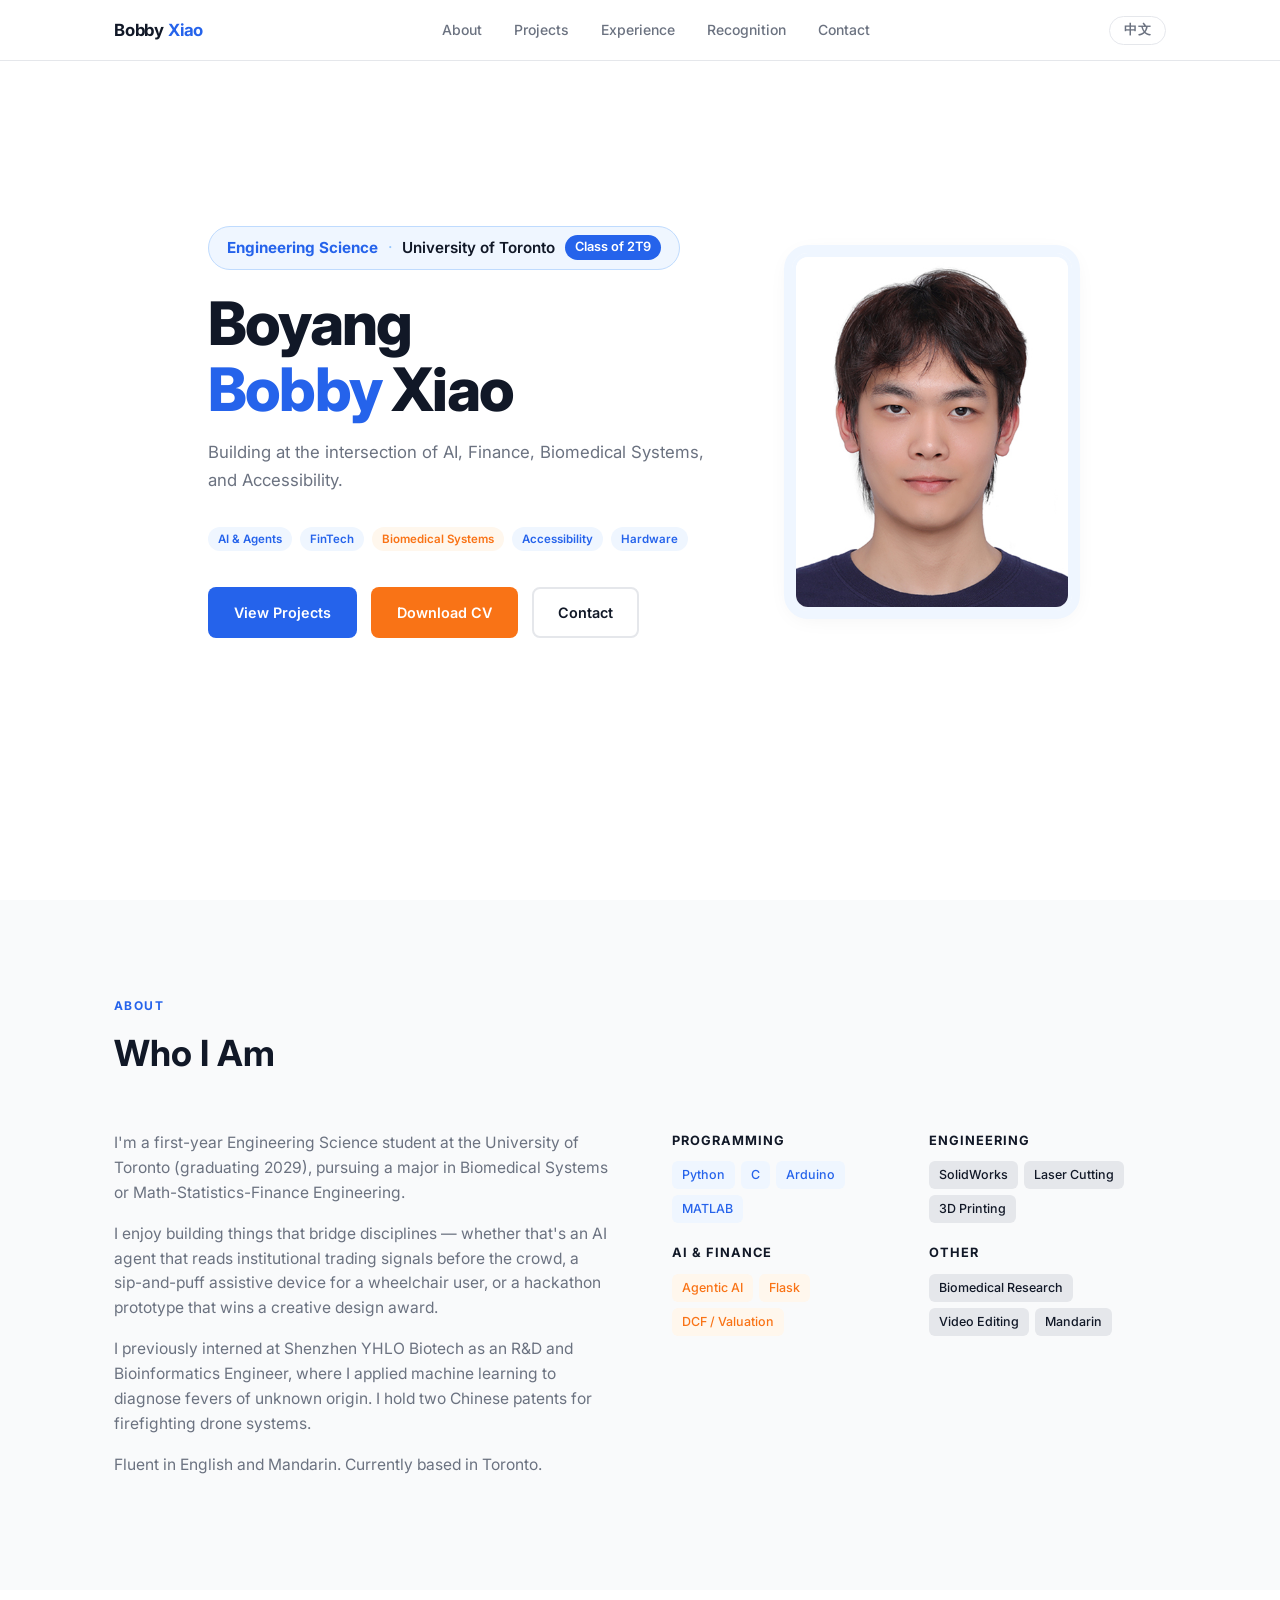
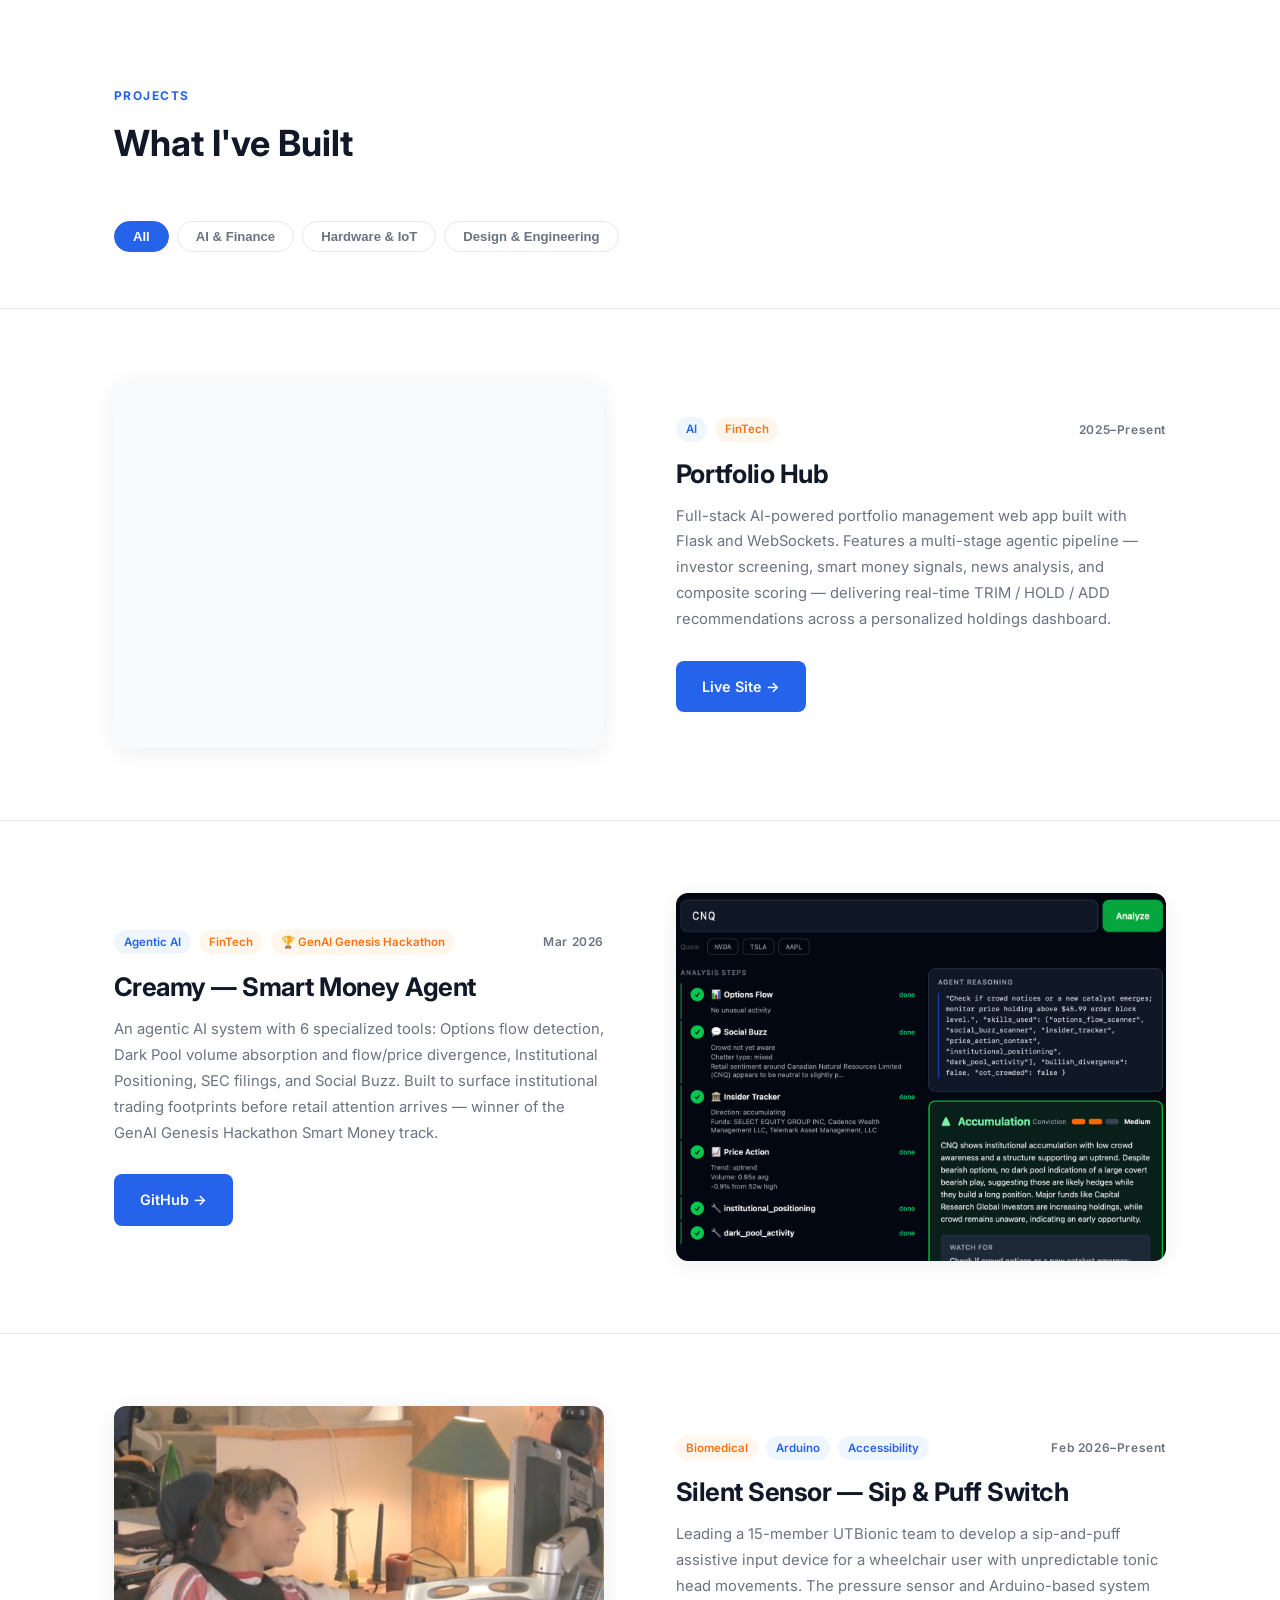
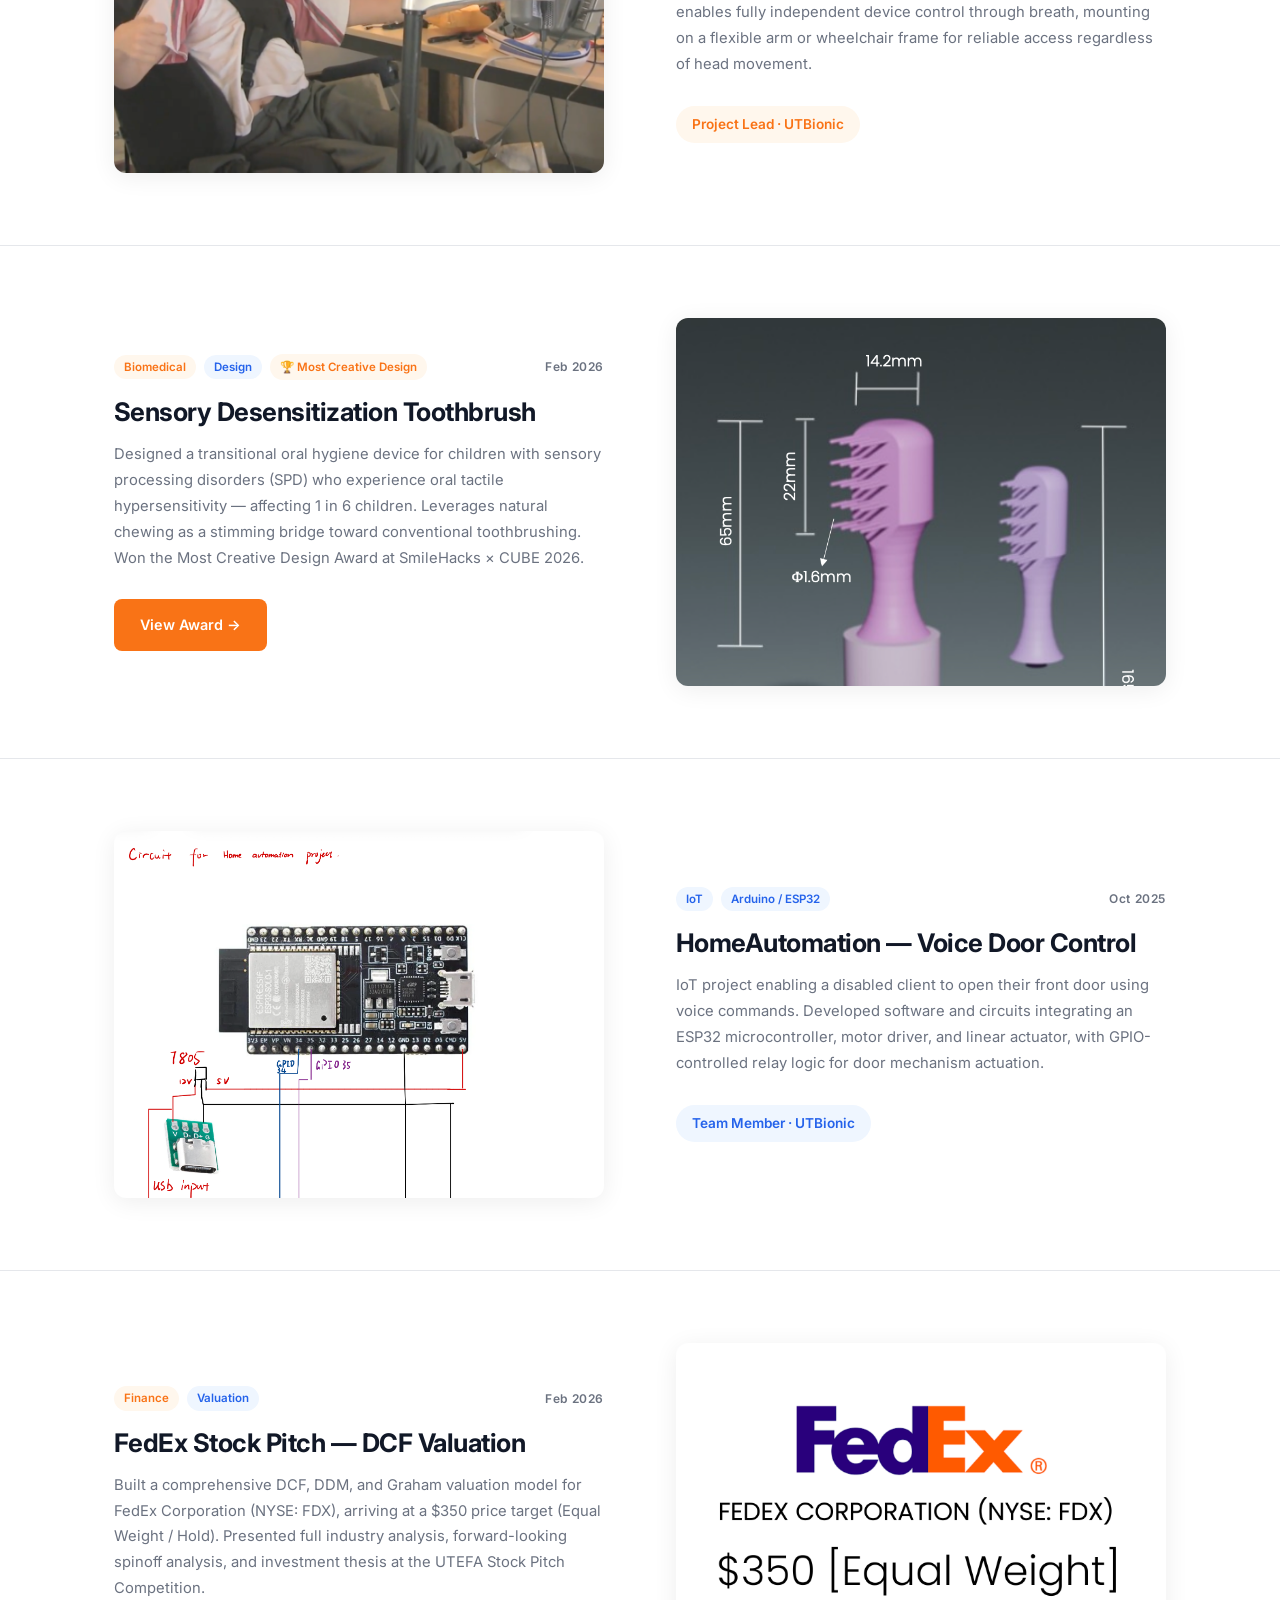
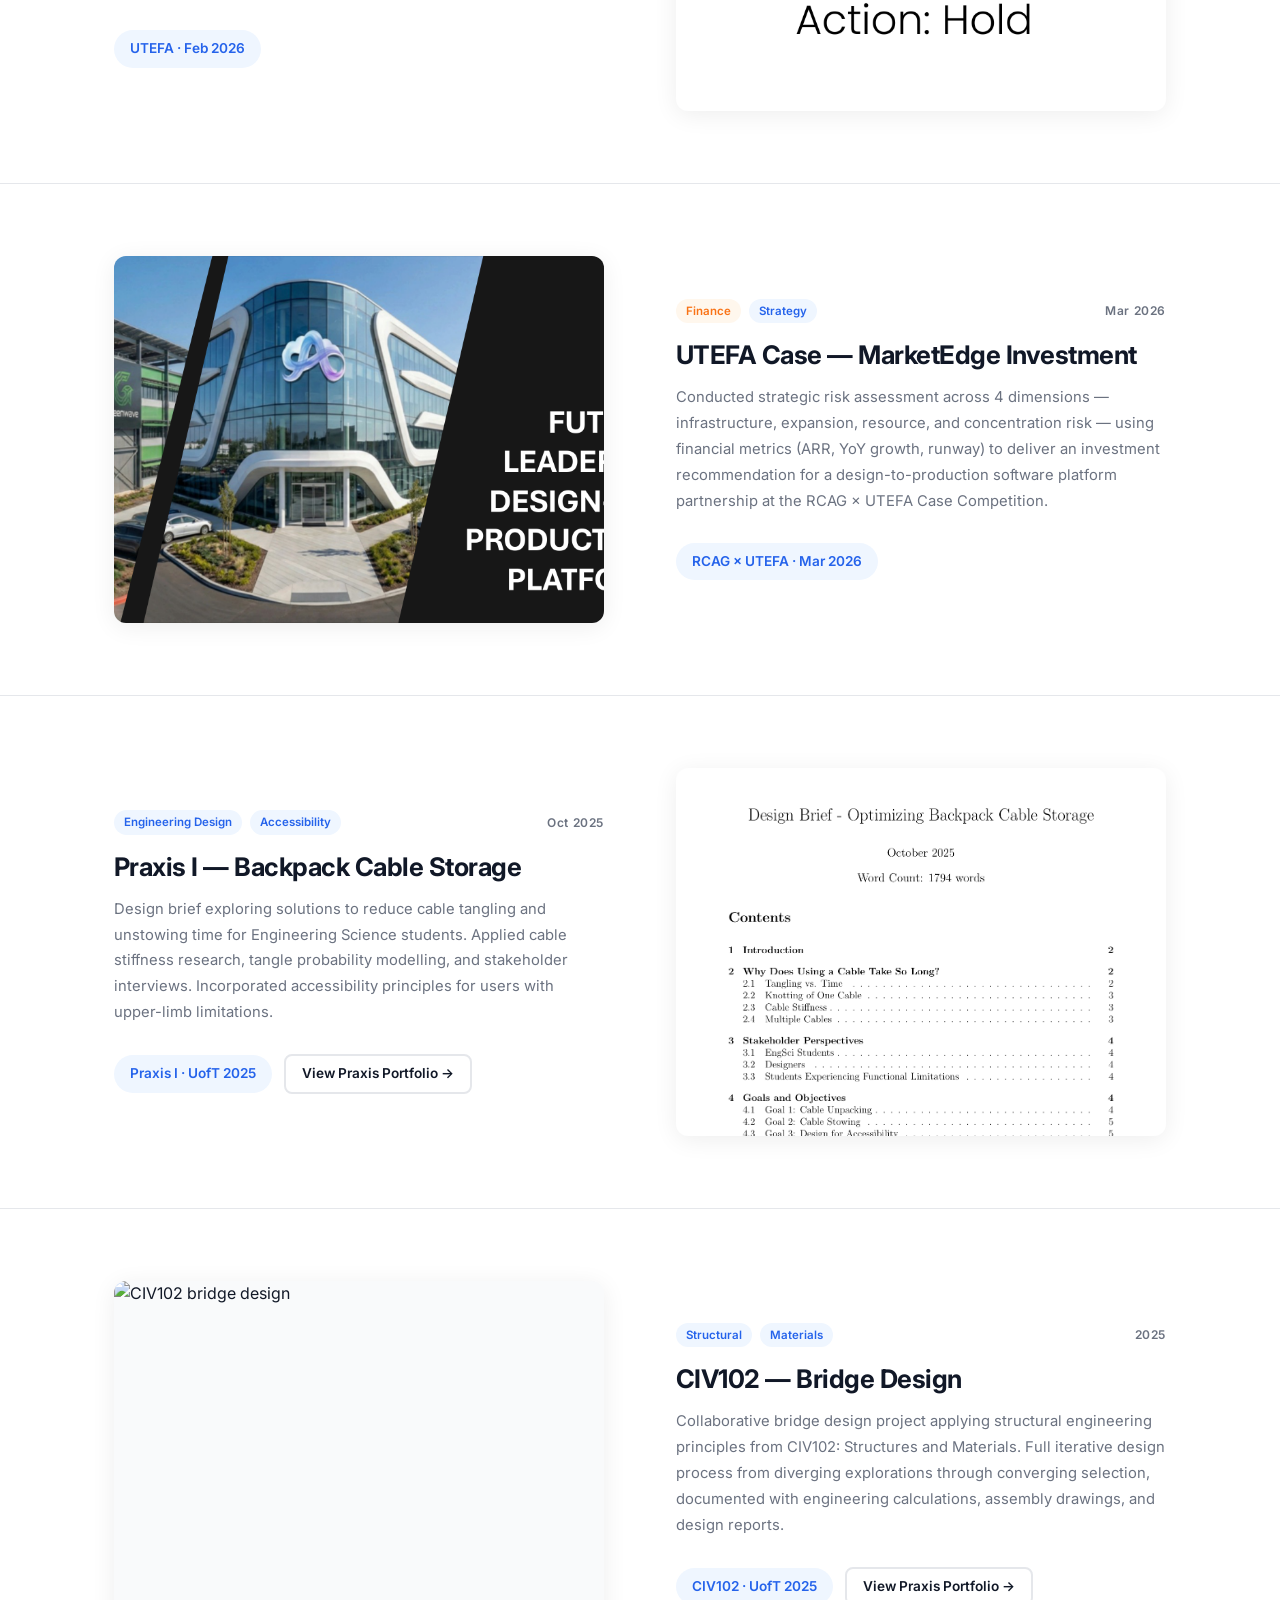
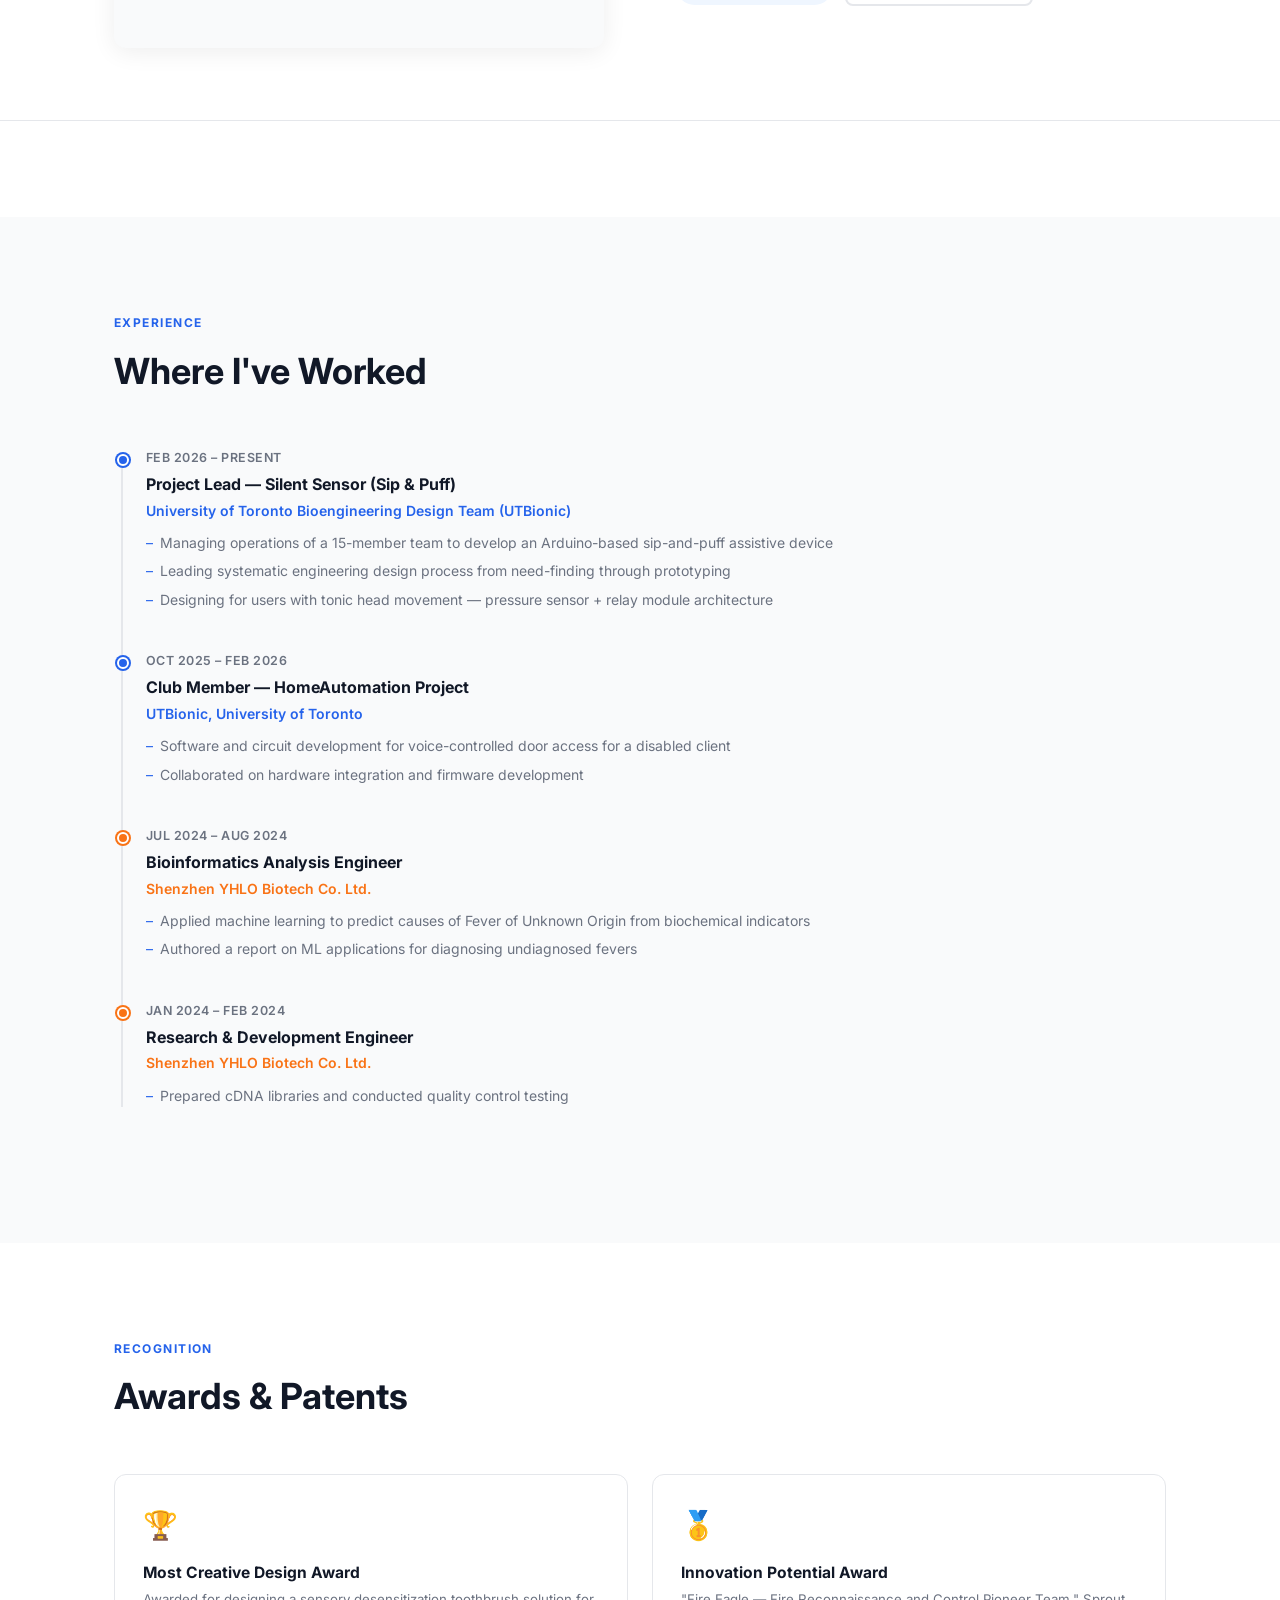
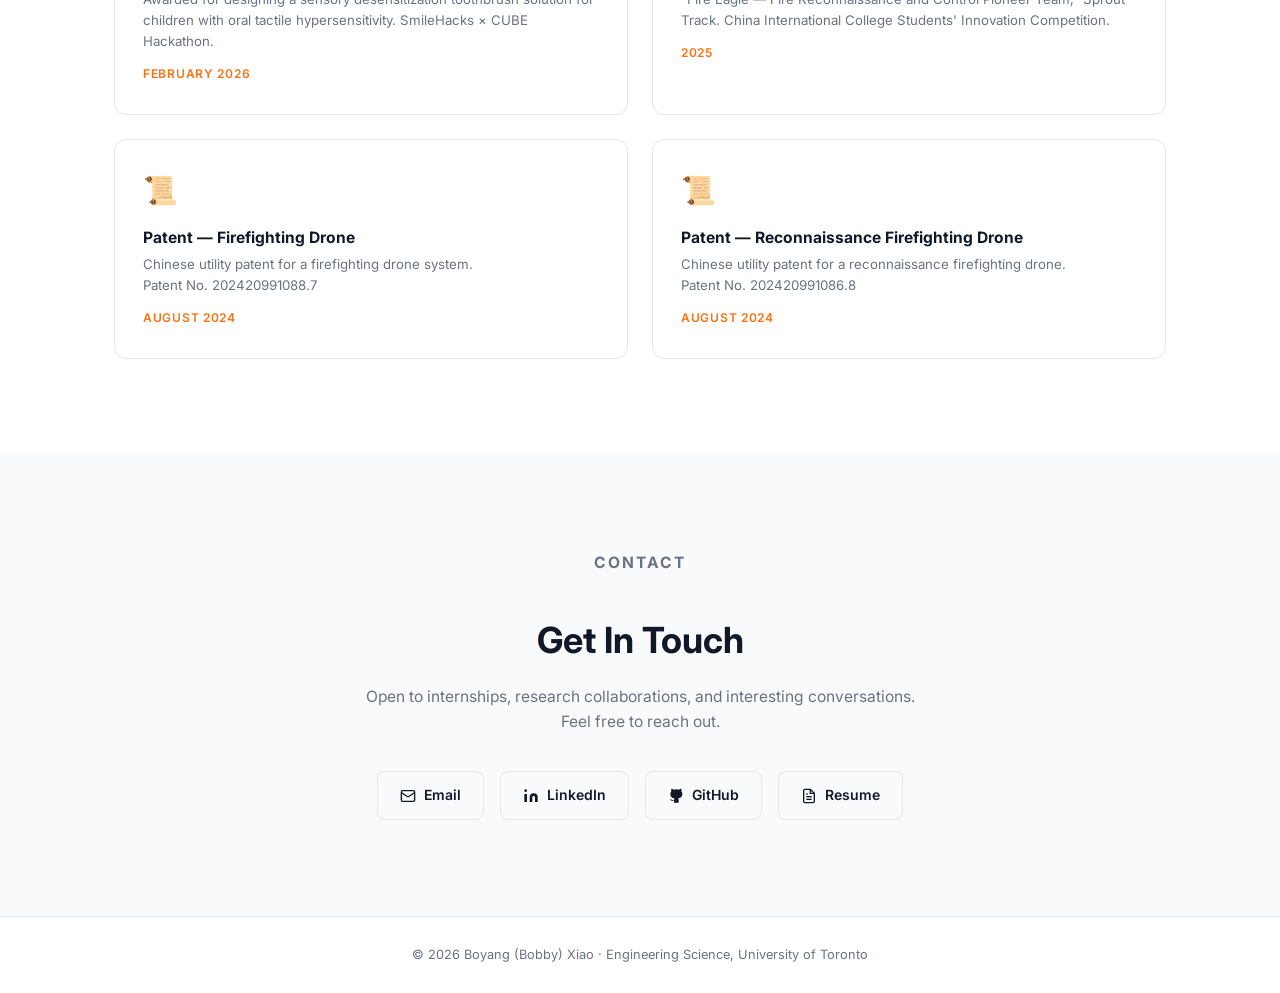
==== commit 311f3da5: "Add ESC102 engineering design portfolio sub-site - Added praxis.html as the main portfolio landing p" ====
--- a/index.html
+++ b/index.html
@@ -339,6 +339,7 @@
           <p data-i18n="p8-desc">Design brief exploring solutions to reduce cable tangling and unstowing time for Engineering Science students. Applied cable stiffness research, tangle probability modelling, and stakeholder interviews. Incorporated accessibility principles for users with upper-limb limitations.</p>
           <div class="proj-links">
             <span class="tag" style="padding:8px 16px;font-size:0.85rem;" data-i18n="p8-tag">Praxis I · UofT 2025</span>
+            <a class="btn btn-secondary" href="praxis.html#praxis1" style="padding:7px 16px;font-size:0.85rem;">View Praxis Portfolio →</a>
           </div>
         </div>
       </div>
@@ -364,6 +365,7 @@
           <p data-i18n="p9-desc">Collaborative bridge design project applying structural engineering principles from CIV102: Structures and Materials. Full iterative design process from diverging explorations through converging selection, documented with engineering calculations, assembly drawings, and design reports.</p>
           <div class="proj-links">
             <span class="tag" style="padding:8px 16px;font-size:0.85rem;" data-i18n="p9-tag">CIV102 · UofT 2025</span>
+            <a class="btn btn-secondary" href="praxis.html#bridge" style="padding:7px 16px;font-size:0.85rem;">View Praxis Portfolio →</a>
           </div>
         </div>
       </div>
--- a/css/style.css
+++ b/css/style.css
@@ -239,11 +239,10 @@
 .btn-orange:hover { background: #EA6C00; transform: translateY(-1px); }
 
 .hero-photo {
-  width: 240px;
-  height: 240px;
-  border-radius: 50%;
-  object-fit: cover;
-  object-position: center top;
+  width: 280px;
+  height: auto;
+  border-radius: 16px;
+  object-fit: contain;
   border: 4px solid var(--blue-lt);
   box-shadow: 0 0 0 8px #EFF6FF, var(--shadow);
   flex-shrink: 0;
@@ -606,7 +605,7 @@
 /* ===== RESPONSIVE ===== */
 @media (max-width: 900px) {
   .hero-inner { grid-template-columns: 1fr; text-align: center; gap: 40px; }
-  .hero-photo { width: 180px; height: 180px; margin: 0 auto; }
+  .hero-photo { width: 200px; height: auto; margin: 0 auto; }
   .hero-tags, .hero-cta { justify-content: center; }
   .about-grid { grid-template-columns: 1fr; gap: 40px; }
   .recognition-grid { grid-template-columns: 1fr; }
